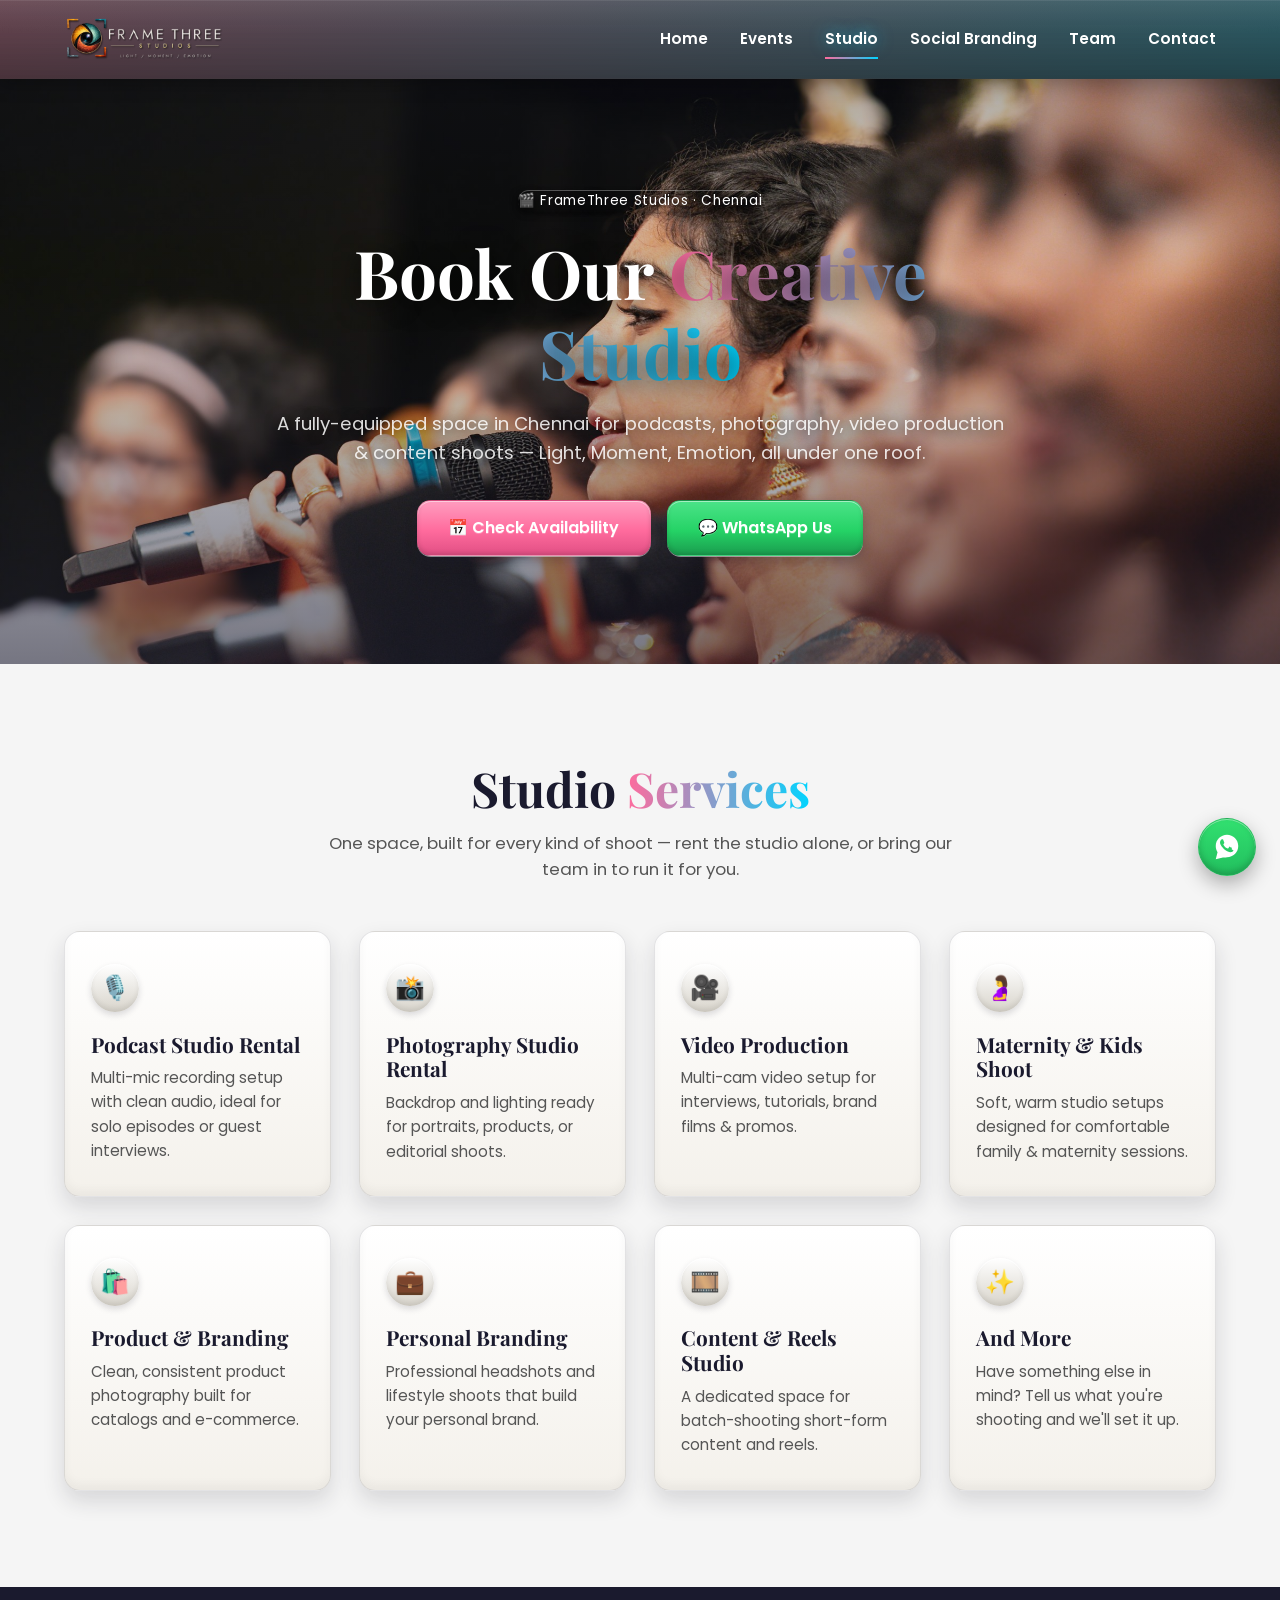
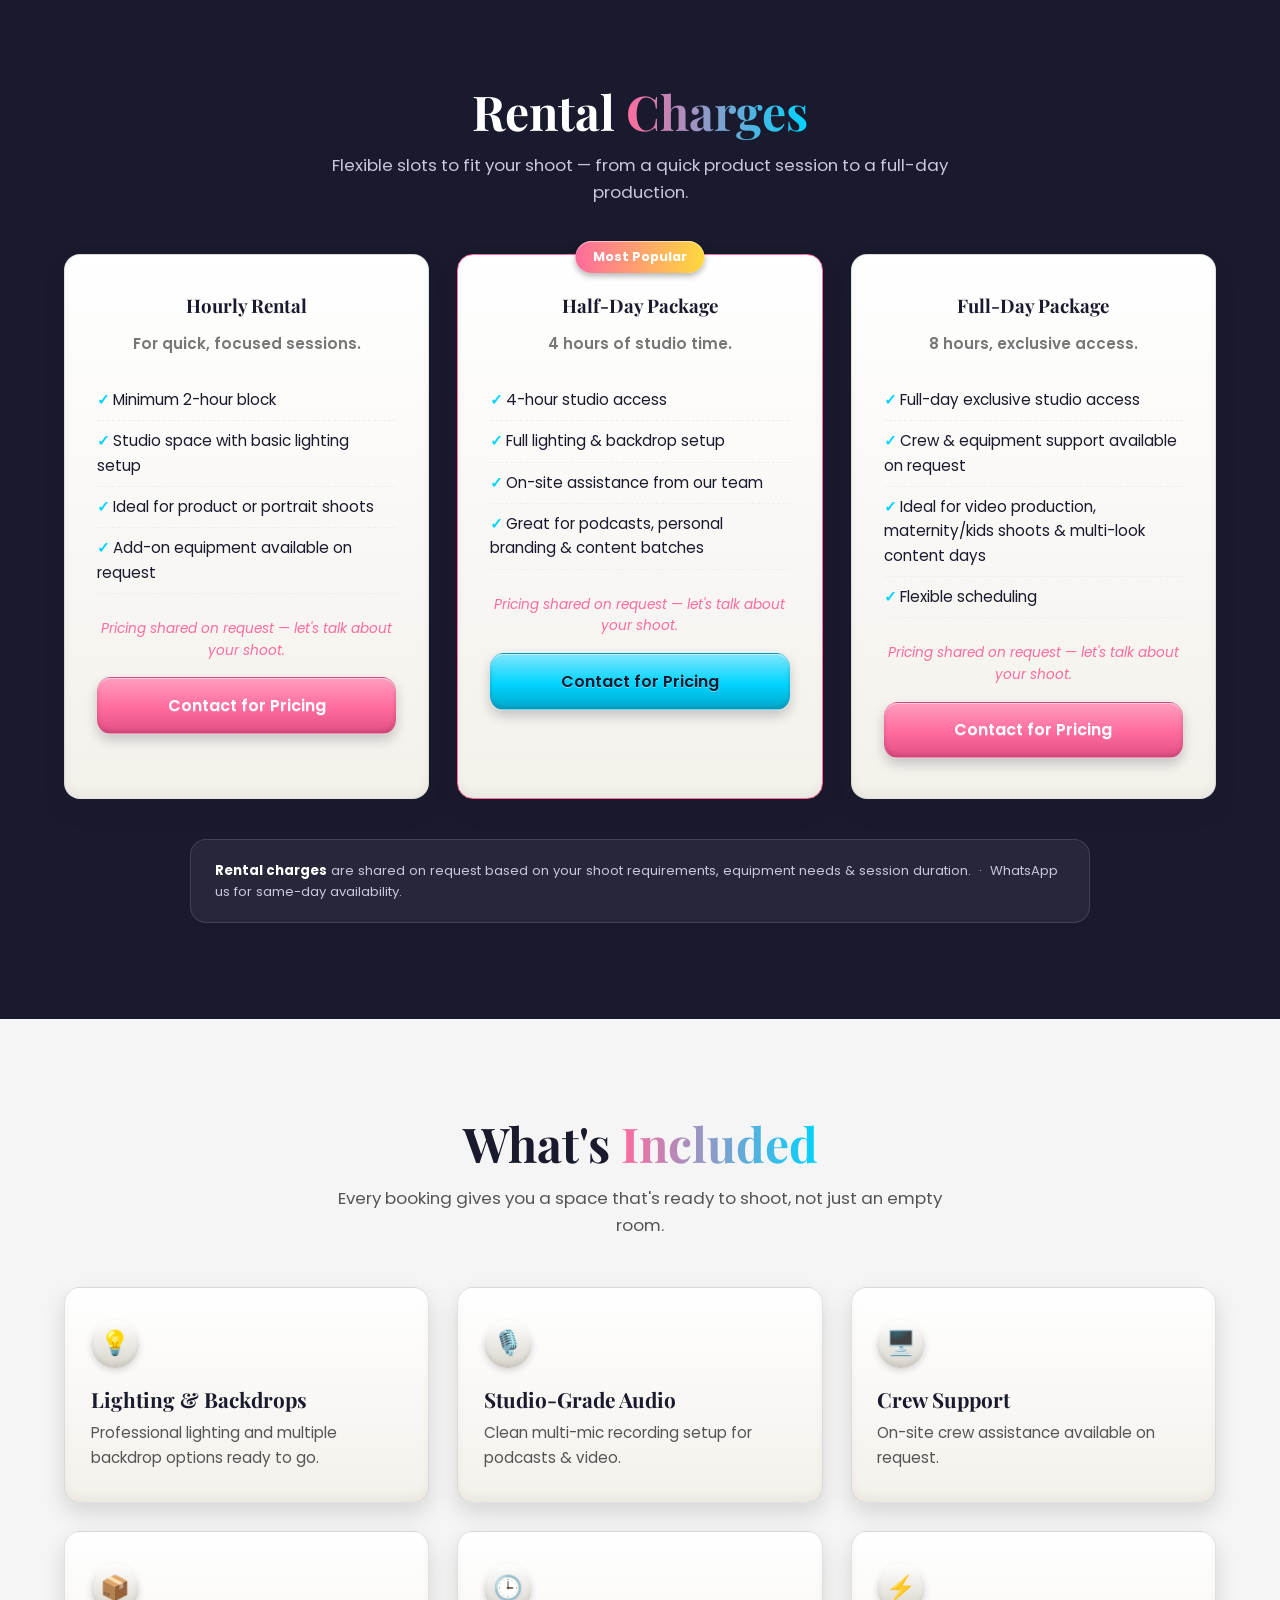
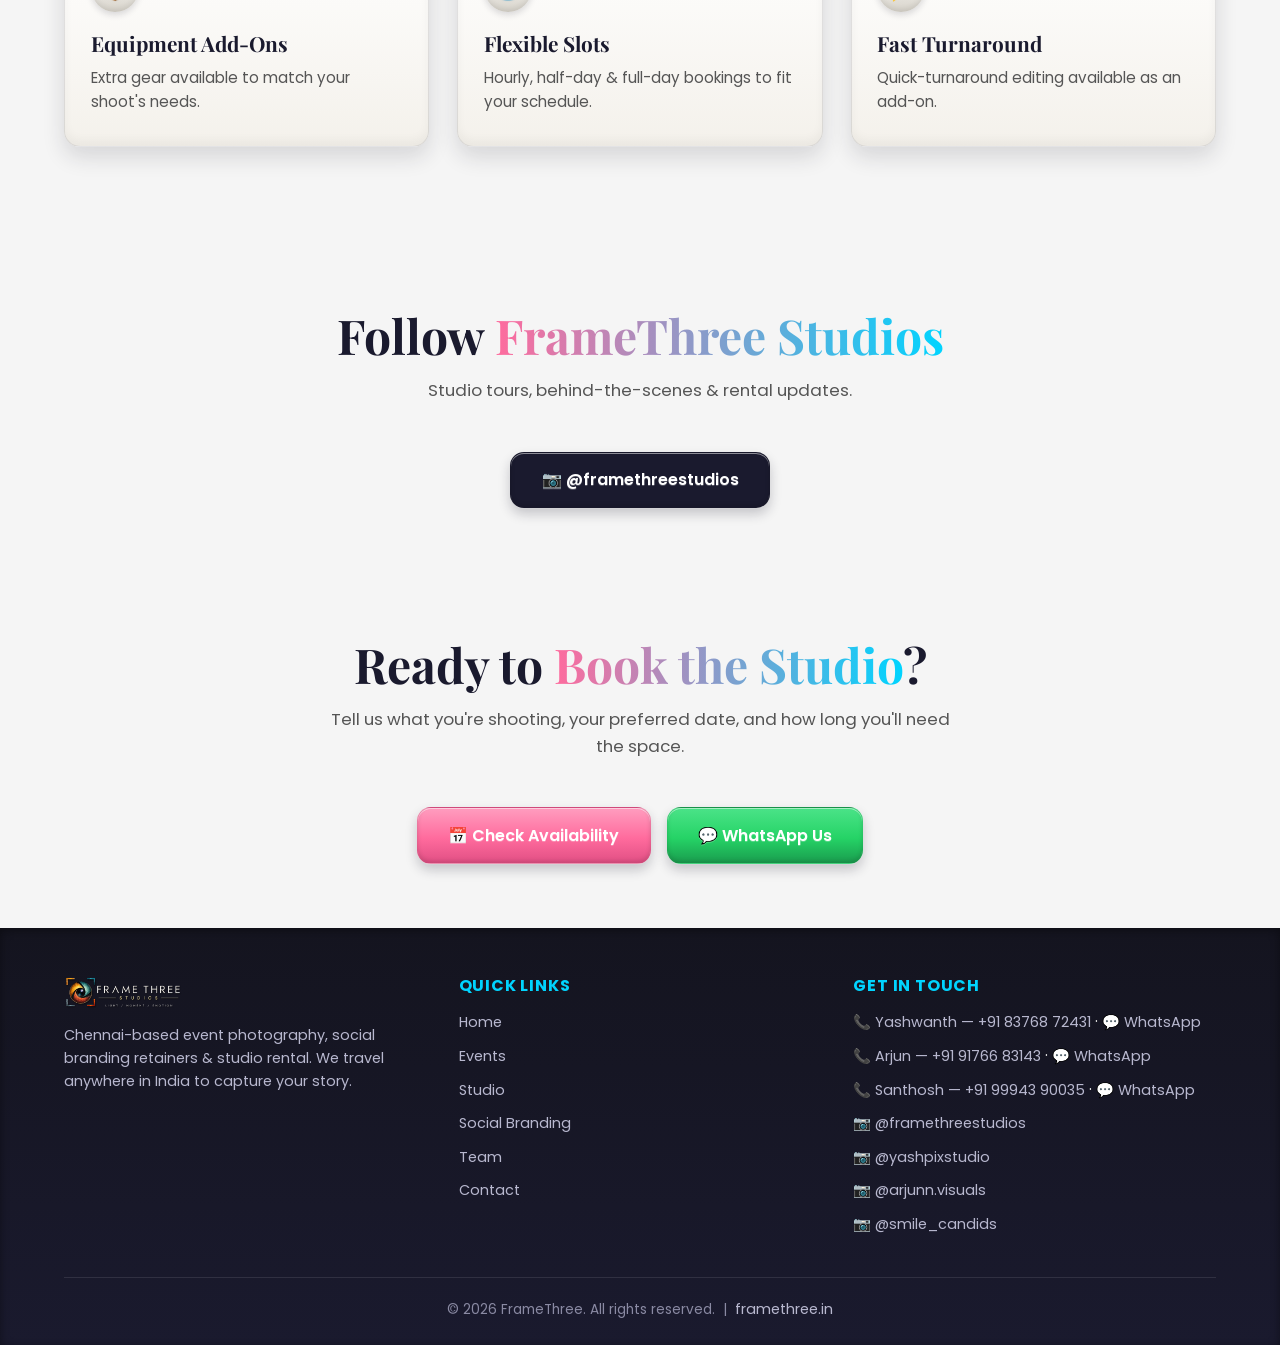
==== studio/index.html @ 93e36eaa "Update site logo and add Studio rental page - Replace CSS-drawn diamond logo with the new FrameThree" ====
<!DOCTYPE html>
<html lang="en">
<head>
<meta charset="UTF-8">
<meta name="viewport" content="width=device-width, initial-scale=1.0">
<title>Studio Rental in Chennai | FrameThree Studios</title>
<meta name="description" content="Rent FrameThree Studios in Chennai for podcast recording, photography, video production, maternity & kids shoots, product and personal branding, and content & reels. Contact us for rental charges.">
<link rel="canonical" href="https://framethree.in/studio/">
<link rel="icon" type="image/png" href="/assets/favicon.png">
<meta property="og:type" content="website">
<meta property="og:site_name" content="FrameThree">
<meta property="og:title" content="Studio Rental in Chennai | FrameThree Studios">
<meta property="og:description" content="Rent FrameThree Studios in Chennai for podcast recording, photography, video production, maternity & kids shoots, product and personal branding, and content & reels.">
<meta property="og:url" content="https://framethree.in/studio/">
<meta property="og:image" content="https://framethree.in/assets/frame-three-studios-logo.png">
<meta name="twitter:card" content="summary_large_image">
<meta name="twitter:title" content="Studio Rental in Chennai | FrameThree Studios">
<meta name="twitter:description" content="Rent FrameThree Studios in Chennai for podcast recording, photography, video production, maternity & kids shoots, product and personal branding, and content & reels.">
<meta name="twitter:image" content="https://framethree.in/assets/frame-three-studios-logo.png">
<link rel="preconnect" href="https://fonts.googleapis.com">
<link rel="preconnect" href="https://fonts.gstatic.com" crossorigin>
<link rel="preload" as="style" href="https://fonts.googleapis.com/css2?family=Playfair+Display:wght@600;700;800&family=Poppins:wght@300;400;500;600;700&family=Sacramento&display=swap">
<link href="https://fonts.googleapis.com/css2?family=Playfair+Display:wght@600;700;800&family=Poppins:wght@300;400;500;600;700&family=Sacramento&display=swap" rel="stylesheet" media="print" onload="this.media='all'">
<noscript><link href="https://fonts.googleapis.com/css2?family=Playfair+Display:wght@600;700;800&family=Poppins:wght@300;400;500;600;700&family=Sacramento&display=swap" rel="stylesheet"></noscript>
<link rel="stylesheet" href="../css/style.css">
<script type="application/ld+json">
{
  "@context": "https://schema.org",
  "@type": "LocalBusiness",
  "name": "FrameThree Studios",
  "image": "https://framethree.in/assets/frame-three-studios-logo.png",
  "url": "https://framethree.in/studio/",
  "telephone": "+91-8376872431",
  "priceRange": "₹₹",
  "address": {
    "@type": "PostalAddress",
    "addressLocality": "Chennai",
    "addressRegion": "Tamil Nadu",
    "addressCountry": "IN"
  },
  "areaServed": "Chennai",
  "sameAs": [
    "https://instagram.com/framethreestudios",
    "https://instagram.com/yashpixstudio",
    "https://instagram.com/arjunn.visuals",
    "https://instagram.com/smile_candids"
  ],
  "makesOffer": [
    { "@type": "Offer", "itemOffered": { "@type": "Service", "name": "Podcast Studio Rental" } },
    { "@type": "Offer", "itemOffered": { "@type": "Service", "name": "Photography Studio Rental" } },
    { "@type": "Offer", "itemOffered": { "@type": "Service", "name": "Video Production" } },
    { "@type": "Offer", "itemOffered": { "@type": "Service", "name": "Maternity & Kids Shoot" } },
    { "@type": "Offer", "itemOffered": { "@type": "Service", "name": "Product & Branding Shoot" } },
    { "@type": "Offer", "itemOffered": { "@type": "Service", "name": "Personal Branding Shoot" } },
    { "@type": "Offer", "itemOffered": { "@type": "Service", "name": "Content & Reels Studio" } }
  ]
}
</script>
</head>
<body>

<header class="navbar">
  <div class="container">
    <a href="../index.html" class="logo"><img src="../assets/frame-three-studios-logo.png" alt="FrameThree Studios" class="logo-img"></a>
    <nav class="nav-links" id="navLinks">
      <a href="../index.html">Home</a>
      <a href="../events.html">Events</a>
      <a href="./" class="active">Studio</a>
      <a href="../social-branding.html">Social Branding</a>
      <a href="../team.html">Team</a>
      <a href="../contact.html">Contact</a>
    </nav>
    <button class="nav-toggle" id="navToggle" aria-label="Toggle menu"><span></span><span></span><span></span></button>
  </div>
</header>

<section class="hero hero-photo" style="min-height:65vh; --hero-photo-url:url('/photos/cr4.jpg');">
  <div class="hero-content">
    <span class="hero-eyebrow">🎬 FrameThree Studios · Chennai</span>
    <h1 class="hero-title">Book Our <span class="gradient-text">Creative Studio</span></h1>
    <p class="hero-sub">A fully-equipped space in Chennai for podcasts, photography, video production & content shoots — Light, Moment, Emotion, all under one roof.</p>
    <div class="cta-row">
      <a href="../contact.html" class="btn btn-primary">📅 Check Availability</a>
      <a href="https://wa.me/918376872431?text=Hi%20FrameThree%20Studios!%20I%27d%20like%20to%20know%20the%20studio%20rental%20charges." target="_blank" rel="noopener" class="btn btn-whatsapp">💬 WhatsApp Us</a>
    </div>
  </div>
</section>

<section class="section">
  <div class="container">
    <h2 class="section-title">Studio <span class="gradient-text">Services</span></h2>
    <p class="section-subtitle">One space, built for every kind of shoot — rent the studio alone, or bring our team in to run it for you.</p>
    <div class="grid grid-4">
      <div class="card fade-in">
        <div class="card-icon">🎙️</div>
        <h3>Podcast Studio Rental</h3>
        <p>Multi-mic recording setup with clean audio, ideal for solo episodes or guest interviews.</p>
      </div>
      <div class="card fade-in">
        <div class="card-icon">📸</div>
        <h3>Photography Studio Rental</h3>
        <p>Backdrop and lighting ready for portraits, products, or editorial shoots.</p>
      </div>
      <div class="card fade-in">
        <div class="card-icon">🎥</div>
        <h3>Video Production</h3>
        <p>Multi-cam video setup for interviews, tutorials, brand films & promos.</p>
      </div>
      <div class="card fade-in">
        <div class="card-icon">🤰</div>
        <h3>Maternity & Kids Shoot</h3>
        <p>Soft, warm studio setups designed for comfortable family & maternity sessions.</p>
      </div>
      <div class="card fade-in">
        <div class="card-icon">🛍️</div>
        <h3>Product & Branding</h3>
        <p>Clean, consistent product photography built for catalogs and e-commerce.</p>
      </div>
      <div class="card fade-in">
        <div class="card-icon">💼</div>
        <h3>Personal Branding</h3>
        <p>Professional headshots and lifestyle shoots that build your personal brand.</p>
      </div>
      <div class="card fade-in">
        <div class="card-icon">🎞️</div>
        <h3>Content & Reels Studio</h3>
        <p>A dedicated space for batch-shooting short-form content and reels.</p>
      </div>
      <div class="card fade-in">
        <div class="card-icon">✨</div>
        <h3>And More</h3>
        <p>Have something else in mind? Tell us what you're shooting and we'll set it up.</p>
      </div>
    </div>
  </div>
</section>

<section class="section section-dark">
  <div class="container">
    <h2 class="section-title">Rental <span class="gradient-text">Charges</span></h2>
    <p class="section-subtitle">Flexible slots to fit your shoot — from a quick product session to a full-day production.</p>
    <div class="grid grid-3">
      <div class="pricing-card fade-in">
        <h3>Hourly Rental</h3>
        <p class="pricing-tagline">For quick, focused sessions.</p>
        <ul class="pricing-features">
          <li>Minimum 2-hour block</li>
          <li>Studio space with basic lighting setup</li>
          <li>Ideal for product or portrait shoots</li>
          <li>Add-on equipment available on request</li>
        </ul>
        <p class="pricing-contact-note">Pricing shared on request — let's talk about your shoot.</p>
        <a href="../contact.html" class="btn btn-primary" style="width:100%; justify-content:center;">Contact for Pricing</a>
      </div>
      <div class="pricing-card popular fade-in">
        <span class="badge-popular">Most Popular</span>
        <h3>Half-Day Package</h3>
        <p class="pricing-tagline">4 hours of studio time.</p>
        <ul class="pricing-features">
          <li>4-hour studio access</li>
          <li>Full lighting & backdrop setup</li>
          <li>On-site assistance from our team</li>
          <li>Great for podcasts, personal branding & content batches</li>
        </ul>
        <p class="pricing-contact-note">Pricing shared on request — let's talk about your shoot.</p>
        <a href="../contact.html" class="btn btn-secondary" style="width:100%; justify-content:center;">Contact for Pricing</a>
      </div>
      <div class="pricing-card fade-in">
        <h3>Full-Day Package</h3>
        <p class="pricing-tagline">8 hours, exclusive access.</p>
        <ul class="pricing-features">
          <li>Full-day exclusive studio access</li>
          <li>Crew & equipment support available on request</li>
          <li>Ideal for video production, maternity/kids shoots & multi-look content days</li>
          <li>Flexible scheduling</li>
        </ul>
        <p class="pricing-contact-note">Pricing shared on request — let's talk about your shoot.</p>
        <a href="../contact.html" class="btn btn-primary" style="width:100%; justify-content:center;">Contact for Pricing</a>
      </div>
    </div>
    <p class="pricing-footnote">
      <strong>Rental charges</strong> are shared on request based on your shoot requirements, equipment needs & session duration. &nbsp;·&nbsp;
      WhatsApp us for same-day availability.
    </p>
  </div>
</section>

<section class="section">
  <div class="container">
    <h2 class="section-title">What's <span class="gradient-text">Included</span></h2>
    <p class="section-subtitle">Every booking gives you a space that's ready to shoot, not just an empty room.</p>
    <div class="grid grid-6">
      <div class="card fade-in"><div class="card-icon">💡</div><h3>Lighting & Backdrops</h3><p>Professional lighting and multiple backdrop options ready to go.</p></div>
      <div class="card fade-in"><div class="card-icon">🎙️</div><h3>Studio-Grade Audio</h3><p>Clean multi-mic recording setup for podcasts & video.</p></div>
      <div class="card fade-in"><div class="card-icon">🖥️</div><h3>Crew Support</h3><p>On-site crew assistance available on request.</p></div>
      <div class="card fade-in"><div class="card-icon">📦</div><h3>Equipment Add-Ons</h3><p>Extra gear available to match your shoot's needs.</p></div>
      <div class="card fade-in"><div class="card-icon">🕒</div><h3>Flexible Slots</h3><p>Hourly, half-day & full-day bookings to fit your schedule.</p></div>
      <div class="card fade-in"><div class="card-icon">⚡</div><h3>Fast Turnaround</h3><p>Quick-turnaround editing available as an add-on.</p></div>
    </div>
  </div>
</section>

<section class="section-tight">
  <div class="container" style="text-align:center;">
    <h2 class="section-title">Follow <span class="gradient-text">FrameThree Studios</span></h2>
    <p class="section-subtitle">Studio tours, behind-the-scenes & rental updates.</p>
    <div class="cta-row">
      <a href="https://instagram.com/framethreestudios" target="_blank" rel="noopener" class="btn btn-outline" style="background:var(--dark); color:#fff;">📷 @framethreestudios</a>
    </div>
  </div>
</section>

<section class="section-tight">
  <div class="container" style="text-align:center;">
    <h2 class="section-title">Ready to <span class="gradient-text">Book the Studio</span>?</h2>
    <p class="section-subtitle">Tell us what you're shooting, your preferred date, and how long you'll need the space.</p>
    <div class="cta-row">
      <a href="../contact.html" class="btn btn-primary">📅 Check Availability</a>
      <a href="https://wa.me/918376872431?text=Hi%20FrameThree%20Studios!%20I%27d%20like%20to%20know%20the%20studio%20rental%20charges." target="_blank" rel="noopener" class="btn btn-whatsapp">💬 WhatsApp Us</a>
    </div>
  </div>
</section>

<footer class="footer">
  <div class="container">
    <div class="footer-grid">
      <div>
        <div class="footer-logo"><img src="../assets/frame-three-studios-logo.png" alt="FrameThree Studios" class="logo-img logo-img-sm"></div>
        <p>Chennai-based event photography, social branding retainers & studio rental. We travel anywhere in India to capture your story.</p>
      </div>
      <div>
        <h4>Quick Links</h4>
        <ul>
          <li><a href="../index.html">Home</a></li>
          <li><a href="../events.html">Events</a></li>
          <li><a href="./">Studio</a></li>
          <li><a href="../social-branding.html">Social Branding</a></li>
          <li><a href="../team.html">Team</a></li>
          <li><a href="../contact.html">Contact</a></li>
        </ul>
      </div>
      <div>
        <h4>Get In Touch</h4>
        <ul>
          <li><a href="tel:+918376872431">📞 Yashwanth — +91 83768 72431</a> · <a href="https://wa.me/918376872431" target="_blank" rel="noopener">💬 WhatsApp</a></li>
          <li><a href="tel:+919176683143">📞 Arjun — +91 91766 83143</a> · <a href="https://wa.me/919176683143" target="_blank" rel="noopener">💬 WhatsApp</a></li>
          <li><a href="tel:+919994390035">📞 Santhosh — +91 99943 90035</a> · <a href="https://wa.me/919994390035" target="_blank" rel="noopener">💬 WhatsApp</a></li>
          <li><a href="https://instagram.com/framethreestudios" target="_blank" rel="noopener">📷 @framethreestudios</a></li>
          <li><a href="https://instagram.com/yashpixstudio" target="_blank" rel="noopener">📷 @yashpixstudio</a></li>
          <li><a href="https://instagram.com/arjunn.visuals" target="_blank" rel="noopener">📷 @arjunn.visuals</a></li>
          <li><a href="https://instagram.com/smile_candids" target="_blank" rel="noopener">📷 @smile_candids</a></li>
        </ul>
      </div>
    </div>
    <div class="footer-bottom">
      &copy; 2026 FrameThree. All rights reserved. &nbsp;|&nbsp; <a href="https://framethree.in/" target="_blank" rel="noopener">framethree.in</a>
    </div>
  </div>
</footer>

<a href="https://wa.me/918376872431?text=Hi%20FrameThree%20Studios!%20I%27d%20like%20to%20know%20the%20studio%20rental%20charges." target="_blank" rel="noopener" class="whatsapp-fab" aria-label="Chat with us on WhatsApp">
  <svg viewBox="0 0 32 32" xmlns="http://www.w3.org/2000/svg"><path d="M16.004 3C9.377 3 4 8.373 4 15c0 2.386.703 4.606 1.912 6.47L4 29l7.72-1.876A11.94 11.94 0 0 0 16.004 27C22.63 27 28 21.627 28 15S22.63 3 16.004 3Zm6.982 16.646c-.298.836-1.476 1.554-2.435 1.76-.647.14-1.494.25-4.34-.933-3.64-1.508-5.99-5.19-6.174-5.432-.177-.243-1.478-1.967-1.478-3.753 0-1.786.94-2.664 1.273-3.03.298-.325.65-.406.867-.406.217 0 .434.002.624.012.2.01.469-.076.734.56.298.717.947 2.503 1.03 2.685.083.182.14.396.028.64-.11.242-.166.395-.325.607-.16.213-.34.475-.485.638-.16.182-.328.379-.14.702.19.323.842 1.39 1.807 2.253 1.242 1.11 2.288 1.454 2.61 1.618.323.166.51.14.7-.083.19-.223.808-.943.984-1.5.176-.556.352-.463.596-.278.243.185 1.545.727 1.81.86.264.13.44.196.503.305.063.11.063.638-.235 1.475Z"/></svg>
</a>

<script src="../js/shared.js" defer></script>
</body>
</html>
---- css/style.css ----
/* ==========================================================================
   FrameThree — Shared Stylesheet
   ========================================================================== */

:root {
  --primary: #FF6B9D;
  --secondary: #00D4FF;
  --accent: #FFD93D;
  --dark: #1A1A2E;
  --light: #F5F5F5;

  --font-head: 'Playfair Display', Georgia, serif;
  --font-body: 'Poppins', 'Segoe UI', sans-serif;

  --section-pad: 2rem;
  --radius: 16px;
  --shadow: 0 10px 30px rgba(26, 26, 46, 0.15);
  --shadow-hover: 0 20px 45px rgba(255, 107, 157, 0.35);
}

* { margin: 0; padding: 0; box-sizing: border-box; }

html { scroll-behavior: smooth; }

body {
  font-family: var(--font-body);
  background: var(--light);
  color: var(--dark);
  line-height: 1.6;
  overflow-x: hidden;
}

h1, h2, h3, h4 {
  font-family: var(--font-head);
  font-weight: 700;
  line-height: 1.2;
}

a { text-decoration: none; color: inherit; }
ul { list-style: none; }
img { max-width: 100%; display: block; }

.container {
  width: 100%;
  max-width: 1200px;
  margin: 0 auto;
  padding: 0 1.5rem;
}

.section {
  padding: calc(var(--section-pad) * 3) 0;
}

.section-tight { padding: calc(var(--section-pad) * 2) 0; }

.section-title {
  text-align: center;
  font-size: clamp(2rem, 4vw, 3rem);
  margin-bottom: 0.75rem;
}

.section-subtitle {
  text-align: center;
  max-width: 640px;
  margin: 0 auto 3rem;
  color: #555;
  font-size: 1.05rem;
}

.gradient-text {
  background: linear-gradient(90deg, var(--primary), var(--secondary));
  -webkit-background-clip: text;
  background-clip: text;
  color: transparent;
}

/* ---------- Buttons ---------- */
.btn {
  display: inline-flex;
  align-items: center;
  gap: 0.5rem;
  padding: 0.9rem 1.9rem;
  border-radius: 50px;
  font-weight: 600;
  font-size: 1rem;
  border: none;
  cursor: pointer;
  transition: transform 0.25s ease, box-shadow 0.25s ease;
}

.btn-primary {
  background: linear-gradient(90deg, var(--primary), #ff8fb8);
  color: #fff;
  box-shadow: 0 8px 20px rgba(255, 107, 157, 0.4);
}

.btn-secondary {
  background: linear-gradient(90deg, var(--secondary), #5be0ff);
  color: var(--dark);
  box-shadow: 0 8px 20px rgba(0, 212, 255, 0.35);
}

.btn-outline {
  background: transparent;
  color: #fff;
  border: 2px solid #fff;
}

.btn-whatsapp {
  background: linear-gradient(90deg, #25d366, #1fb955);
  color: #fff;
  box-shadow: 0 8px 20px rgba(37, 211, 102, 0.4);
}

.btn:hover { transform: translateY(-4px); box-shadow: var(--shadow-hover); }

.cta-row {
  display: flex;
  flex-wrap: wrap;
  gap: 1rem;
  justify-content: center;
}

/* ---------- Navigation ---------- */
.navbar {
  position: sticky;
  top: 0;
  z-index: 1000;
  background:
    linear-gradient(120deg, rgba(255, 107, 157, 0.22), rgba(0, 212, 255, 0.22)),
    rgba(0, 0, 0, 0.72);
  backdrop-filter: blur(20px) saturate(160%);
  -webkit-backdrop-filter: blur(20px) saturate(160%);
  border-bottom: 1px solid rgba(255, 255, 255, 0.1);
}

.navbar .container {
  display: flex;
  align-items: center;
  justify-content: space-between;
  padding-top: 1rem;
  padding-bottom: 1rem;
}

.logo {
  display: flex;
  align-items: center;
  gap: 0.65rem;
  color: #fff;
}

.logo-mark {
  display: inline-flex;
  align-items: center;
  justify-content: center;
  flex-shrink: 0;
  width: 36px;
  height: 36px;
  border-radius: 9px;
  background: transparent;
  border: 2px solid var(--primary);
  transform: rotate(45deg);
  box-shadow: 0 0 14px rgba(0, 212, 255, 0.5);
  transition: transform 0.3s ease, box-shadow 0.3s ease, border-color 0.3s ease;
}

.logo:hover .logo-mark { transform: rotate(45deg) scale(1.08); border-color: var(--secondary); box-shadow: 0 0 18px rgba(255, 107, 157, 0.6); }

.logo-mark span {
  display: inline-block;
  transform: rotate(-45deg);
  font-family: 'Playfair Display', serif;
  font-style: italic;
  font-weight: 800;
  font-size: 0.95rem;
  letter-spacing: -0.02em;
  color: #fff;
  text-shadow: 0 0 10px rgba(255, 255, 255, 0.7);
}

.logo-mark-sm { width: 28px; height: 28px; border-radius: 7px; }
.logo-mark-sm span { font-size: 0.65rem; }

.logo-text {
  font-family: 'Sacramento', cursive;
  font-size: 2rem;
  line-height: 1;
  color: #fff;
}

.logo-img {
  display: block;
  height: 46px;
  width: auto;
}

.logo-img-sm { height: 34px; }

.nav-links {
  display: flex;
  gap: 2rem;
}

.nav-links a {
  color: #fff;
  font-weight: 600;
  font-size: 0.95rem;
  position: relative;
  padding: 0.25rem 0;
  transition: color 0.2s ease, text-shadow 0.2s ease;
}

.nav-links a:hover,
.nav-links a.active {
  text-shadow: 0 0 16px rgba(0, 212, 255, 0.6);
}

.nav-links a::after {
  content: '';
  position: absolute;
  left: 0;
  bottom: -4px;
  width: 0;
  height: 2px;
  background: linear-gradient(90deg, var(--primary), var(--secondary));
  transition: width 0.25s ease;
}

.nav-links a:hover,
.nav-links a.active { color: #fff; }
.nav-links a:hover::after,
.nav-links a.active::after { width: 100%; }

.nav-toggle {
  display: none;
  flex-direction: column;
  gap: 5px;
  background: none;
  border: none;
  cursor: pointer;
  padding: 0.5rem;
}

.nav-toggle span {
  width: 26px;
  height: 3px;
  background: #fff;
  border-radius: 2px;
  transition: transform 0.25s ease, opacity 0.25s ease;
}

/* ---------- Hero ---------- */
.hero {
  position: relative;
  min-height: 78vh;
  display: flex;
  align-items: center;
  justify-content: center;
  text-align: center;
  overflow: hidden;
  background: var(--dark);
  color: #fff;
  isolation: isolate;
}

.hero-bg {
  position: absolute;
  inset: 0;
  z-index: -2;
  background:
    radial-gradient(circle at 20% 20%, rgba(255, 107, 157, 0.55), transparent 45%),
    radial-gradient(circle at 80% 30%, rgba(0, 212, 255, 0.5), transparent 45%),
    radial-gradient(circle at 50% 85%, rgba(255, 217, 61, 0.35), transparent 50%),
    var(--dark);
  background-size: 200% 200%;
  animation: gradientShift 14s ease infinite;
}

@keyframes gradientShift {
  0% { background-position: 0% 50%; }
  50% { background-position: 100% 50%; }
  100% { background-position: 0% 50%; }
}

.hero-grid {
  position: absolute;
  inset: 0;
  z-index: -1;
  background-image:
    linear-gradient(rgba(255,255,255,0.05) 1px, transparent 1px),
    linear-gradient(90deg, rgba(255,255,255,0.05) 1px, transparent 1px);
  background-size: 48px 48px;
  mask-image: radial-gradient(circle at center, black 40%, transparent 85%);
}

/* ---------- Hero photo slideshow (home page) ---------- */
.hero-home { min-height: 94vh; }

.hero-slideshow {
  position: absolute;
  inset: 0;
  z-index: -3;
  overflow: hidden;
}

.hero-slide {
  position: absolute;
  inset: 0;
  background-size: cover;
  background-position: center;
  opacity: 0;
  animation: heroSlide 25s infinite;
}

.hero-slide:nth-child(1) { background-image: url('../photos/cr1.jpg'); animation-delay: 0s; }
.hero-slide:nth-child(2) { background-image: url('../photos/cr2.jpg'); animation-delay: 5s; }
.hero-slide:nth-child(3) { background-image: url('../photos/cr3.jpg'); animation-delay: 10s; }
.hero-slide:nth-child(4) { background-image: url('../photos/cr4.jpg'); animation-delay: 15s; }
.hero-slide:nth-child(5) { background-image: url('../photos/wedding1.jpg'); background-position: center 20%; animation-delay: 20s; }

/* Smaller, heavily compressed images for mobile viewports — cuts hero
   payload from ~2.5MB to ~350KB combined, which is where LCP is lost. */
@media (max-width: 768px) {
  .hero-slide:nth-child(1) { background-image: url('../photos/cr1-mobile.jpg'); }
  .hero-slide:nth-child(2) { background-image: url('../photos/cr2-mobile.jpg'); }
  .hero-slide:nth-child(3) { background-image: url('../photos/cr3-mobile.jpg'); }
  .hero-slide:nth-child(4) { background-image: url('../photos/cr4-mobile.jpg'); }
  .hero-slide:nth-child(5) { background-image: url('../photos/wedding1-mobile.jpg'); }
}

@keyframes heroSlide {
  0% { opacity: 0; transform: scale(1.12); }
  4% { opacity: 1; transform: scale(1.06); }
  18% { opacity: 1; transform: scale(1); }
  20% { opacity: 0; transform: scale(0.98); }
  100% { opacity: 0; }
}

.hero-overlay {
  position: absolute;
  inset: 0;
  z-index: -2;
  background: linear-gradient(180deg, rgba(26,26,46,0.32) 0%, rgba(26,26,46,0.1) 35%, rgba(26,26,46,0.5) 100%);
}

/* ---------- Single-photo hero (Events, etc.) ---------- */
.hero-photo {
  position: relative;
  overflow: hidden;
  isolation: isolate;
}

.hero-photo::before {
  content: '';
  position: absolute;
  inset: 0;
  z-index: -3;
  background-image: var(--hero-photo-url);
  background-size: cover;
  background-position: var(--hero-photo-position, center);
}

.hero-photo::after {
  content: '';
  position: absolute;
  inset: 0;
  z-index: -2;
  background: linear-gradient(180deg, rgba(26,26,46,0.35) 0%, rgba(26,26,46,0.15) 35%, rgba(26,26,46,0.6) 100%);
}

.hero-photo .hero-eyebrow {
  background: transparent;
  border: none;
  padding: 0;
  text-shadow: 0 2px 10px rgba(0, 0, 0, 0.8);
}

.hero-photo .hero-title { text-shadow: 0 4px 24px rgba(0, 0, 0, 0.7); }

.hero-photo .hero-sub {
  color: rgba(255, 255, 255, 0.85);
  text-shadow: 0 2px 14px rgba(0, 0, 0, 0.75);
}

/* A hero photo that already carries its own baked-in title/copy —
   show it full-bleed without stacking a second title on top. */
.hero-photo-banner::after { background: rgba(26, 26, 46, 0.12); }

@media (max-width: 768px) {
  .hero-photo-banner { background: var(--dark); }
  .hero-photo-banner::before { background-size: contain; background-repeat: no-repeat; background-position: center; }
}

.sr-only {
  position: absolute;
  width: 1px;
  height: 1px;
  padding: 0;
  margin: -1px;
  overflow: hidden;
  clip: rect(0, 0, 0, 0);
  white-space: nowrap;
  border: 0;
}

/* ---------- Minimal hero content (home) ---------- */
.hero-home .hero-content { max-width: 640px; }

.hero-home .hero-eyebrow {
  background: transparent;
  border: none;
  padding: 0;
  font-size: 0.8rem;
  text-shadow: 0 2px 10px rgba(0, 0, 0, 0.8);
}

.hero-home .hero-title {
  font-size: clamp(2.1rem, 5vw, 3.4rem);
  text-shadow: 0 4px 24px rgba(0, 0, 0, 0.7);
}

.hero-home .hero-sub {
  font-size: 1rem;
  color: rgba(255, 255, 255, 0.85);
  text-shadow: 0 2px 14px rgba(0, 0, 0, 0.75);
}

.hero-home .btn-primary,
.hero-home .btn-secondary {
  background: rgba(255, 255, 255, 0.1);
  backdrop-filter: blur(10px);
  -webkit-backdrop-filter: blur(10px);
  color: #fff;
  border: 1px solid rgba(255, 255, 255, 0.45);
  box-shadow: none;
  padding: 0.7rem 1.5rem;
  font-size: 0.9rem;
}

.hero-home .btn-primary:hover,
.hero-home .btn-secondary:hover {
  background: rgba(255, 255, 255, 0.22);
  box-shadow: none;
}

.hero-dots {
  position: absolute;
  bottom: 1.75rem;
  left: 50%;
  transform: translateX(-50%);
  z-index: 1;
  display: flex;
  gap: 0.5rem;
}

.hero-dots span {
  width: 26px;
  height: 3px;
  border-radius: 2px;
  background: rgba(255,255,255,0.3);
  overflow: hidden;
  position: relative;
}

.hero-dots span::after {
  content: '';
  position: absolute;
  inset: 0;
  background: linear-gradient(90deg, var(--primary), var(--secondary));
  transform: scaleX(0);
  transform-origin: left;
  animation: dotFill 25s infinite;
}

.hero-dots span:nth-child(1)::after { animation-delay: 0s; }
.hero-dots span:nth-child(2)::after { animation-delay: 5s; }
.hero-dots span:nth-child(3)::after { animation-delay: 10s; }
.hero-dots span:nth-child(4)::after { animation-delay: 15s; }
.hero-dots span:nth-child(5)::after { animation-delay: 20s; }

@keyframes dotFill {
  0% { transform: scaleX(0); }
  4%, 20% { transform: scaleX(1); }
  20.001%, 100% { transform: scaleX(0); }
}

.scroll-cue {
  position: absolute;
  bottom: 1.75rem;
  right: 2rem;
  z-index: 1;
  display: flex;
  flex-direction: column;
  align-items: center;
  gap: 0.4rem;
  color: rgba(255,255,255,0.75);
  font-size: 0.75rem;
  letter-spacing: 0.08em;
  text-transform: uppercase;
}

.scroll-cue span {
  width: 1px;
  height: 28px;
  background: linear-gradient(180deg, rgba(255,255,255,0.9), transparent);
  animation: scrollCue 1.8s ease-in-out infinite;
}

@keyframes scrollCue {
  0%, 100% { transform: translateY(0); opacity: 0.4; }
  50% { transform: translateY(8px); opacity: 1; }
}

@media (max-width: 768px) {
  .scroll-cue { display: none; }
}

.blob {
  position: absolute;
  border-radius: 50%;
  filter: blur(10px);
  opacity: 0.5;
  z-index: -1;
  animation: drift 18s ease-in-out infinite;
}

.blob-1 { width: 260px; height: 260px; background: var(--primary); top: 10%; left: 8%; }
.blob-2 { width: 320px; height: 320px; background: var(--secondary); bottom: 5%; right: 6%; animation-duration: 22s; }
.blob-3 { width: 180px; height: 180px; background: var(--accent); top: 55%; left: 45%; animation-duration: 16s; }

@keyframes drift {
  0%, 100% { transform: translate(0, 0) scale(1); }
  50% { transform: translate(30px, -30px) scale(1.1); }
}

.hero-content { max-width: 780px; padding: 2rem 1.5rem; }

.hero-eyebrow {
  display: inline-block;
  padding: 0.4rem 1rem;
  border-radius: 50px;
  background: rgba(255, 255, 255, 0.1);
  border: 1px solid rgba(255, 255, 255, 0.25);
  font-size: 0.85rem;
  letter-spacing: 0.05em;
  margin-bottom: 1.25rem;
}

.hero-title {
  font-size: clamp(2.4rem, 6vw, 4.2rem);
  margin-bottom: 1rem;
}

.hero-sub {
  font-size: 1.15rem;
  color: #d8d8ea;
  margin-bottom: 2rem;
}

/* ---------- Cards (services / pricing / team) ---------- */
.grid {
  display: grid;
  gap: 1.75rem;
}

.grid-4 { grid-template-columns: repeat(4, 1fr); }
.grid-3 { grid-template-columns: repeat(3, 1fr); }
.grid-2 { grid-template-columns: repeat(2, 1fr); }
.grid-6 { grid-template-columns: repeat(3, 1fr); }

.card {
  background: #fff;
  border-radius: var(--radius);
  padding: 2rem 1.6rem;
  box-shadow: var(--shadow);
  transition: transform 0.3s ease, box-shadow 0.3s ease;
  position: relative;
  overflow: hidden;
}

.card::before {
  content: '';
  position: absolute;
  top: 0; left: 0; right: 0;
  height: 4px;
  background: linear-gradient(90deg, var(--primary), var(--secondary), var(--accent));
  transform: scaleX(0);
  transform-origin: left;
  transition: transform 0.3s ease;
}

.card:hover { transform: translateY(-10px); box-shadow: var(--shadow-hover); }
.card:hover::before { transform: scaleX(1); }

.card-icon { font-size: 2.4rem; margin-bottom: 1rem; }
.card h3 { font-size: 1.3rem; margin-bottom: 0.6rem; color: var(--dark); }
.card p { color: #555; font-size: 0.95rem; }

.card-link {
  display: inline-block;
  margin-top: 1rem;
  font-weight: 600;
  color: var(--primary);
}

/* ---------- Benefits ---------- */
.benefit {
  display: flex;
  gap: 1rem;
  align-items: flex-start;
  background: #fff;
  border-radius: var(--radius);
  padding: 1.4rem;
  box-shadow: var(--shadow);
  transition: transform 0.25s ease;
}
.benefit:hover { transform: translateY(-6px); }
.benefit .icon { font-size: 1.8rem; }
.benefit h4 { font-size: 1.05rem; margin-bottom: 0.3rem; color: var(--dark); }
.benefit p { font-size: 0.9rem; color: #555; }

/* ---------- Photo-backed section (Why FrameThree) ---------- */
.section-photo {
  position: relative;
  overflow: hidden;
  isolation: isolate;
  color: #fff;
}

.section-photo::before {
  content: '';
  position: absolute;
  inset: 0;
  z-index: -2;
  background-image: url('../photos/cr5.jpg');
  background-size: cover;
  background-position: center 15%;
}

.section-photo::after {
  content: '';
  position: absolute;
  inset: 0;
  z-index: -1;
  background: rgba(20, 20, 24, 0.68);
}

.section-photo .section-subtitle { color: #e6e6ee; text-shadow: 0 2px 10px rgba(0,0,0,0.5); }

.benefit-plain {
  background: rgba(255, 255, 255, 0.05);
  border: none;
  box-shadow: none;
  border-radius: var(--radius);
  padding: 1.4rem 1.2rem;
}

.benefit-plain:hover { transform: translateY(-4px); }
.benefit-plain h4 { color: #fff; text-shadow: 0 2px 10px rgba(0,0,0,0.6); }
.benefit-plain p { color: rgba(255, 255, 255, 0.85); text-shadow: 0 2px 8px rgba(0,0,0,0.6); }
.benefit-plain .icon { filter: drop-shadow(0 2px 6px rgba(0, 0, 0, 0.5)); }

.benefit-glass h4 { color: #fff; }
.benefit-glass p { color: rgba(255, 255, 255, 0.8); }
.benefit-glass .icon { filter: drop-shadow(0 2px 6px rgba(0, 0, 0, 0.45)); }

/* ---------- Gallery ---------- */
.gallery-item {
  display: block;
  position: relative;
  border-radius: var(--radius);
  overflow: hidden;
  aspect-ratio: 4 / 5;
  box-shadow: var(--shadow);
  background: linear-gradient(135deg, var(--primary), var(--secondary));
  transition: box-shadow 0.3s ease;
}

.gallery-item:hover { box-shadow: 0 16px 40px rgba(0, 0, 0, 0.35); }

.gallery-item img {
  width: 100%;
  height: 100%;
  object-fit: cover;
  transition: transform 0.4s ease;
}

.gallery-item:hover img { transform: scale(1.08); }

.gallery-caption {
  position: absolute;
  bottom: 0; left: 0; right: 0;
  padding: 1rem;
  background: linear-gradient(to top, rgba(0,0,0,0.75), transparent);
  color: #fff;
  font-weight: 600;
  font-size: 0.95rem;
}

/* ---------- Pricing ---------- */
.pricing-card {
  background: #fff;
  color: var(--dark);
  border-radius: var(--radius);
  padding: 2.5rem 2rem;
  box-shadow: var(--shadow);
  text-align: center;
  position: relative;
  border: 2px solid transparent;
  transition: transform 0.3s ease, border-color 0.3s ease;
}

.pricing-card h3 { color: var(--dark); }

.pricing-card.popular {
  border-color: var(--primary);
  transform: scale(1.03);
}

.pricing-card:hover { transform: translateY(-8px); }
.pricing-card.popular:hover { transform: scale(1.03) translateY(-8px); }

.badge-popular {
  position: absolute;
  top: -14px;
  left: 50%;
  transform: translateX(-50%);
  background: linear-gradient(90deg, var(--primary), var(--accent));
  color: #fff;
  padding: 0.35rem 1.1rem;
  border-radius: 50px;
  font-size: 0.8rem;
  font-weight: 700;
}

.price {
  font-family: var(--font-head);
  font-size: 2.6rem;
  margin: 1rem 0 0.25rem;
  color: var(--dark);
}
.price span { font-size: 1rem; font-weight: 400; color: #777; }

.pricing-tagline {
  margin: 0.9rem 0 0.5rem;
  font-size: 0.95rem;
  font-weight: 600;
  color: #777;
}

.pricing-contact-note {
  margin: 1.4rem 0 1rem;
  font-size: 0.85rem;
  font-style: italic;
  color: var(--primary);
  text-align: center;
}

.pricing-footnote {
  margin-top: 2.5rem;
  padding: 1.25rem 1.5rem;
  border-radius: var(--radius);
  background: rgba(255, 255, 255, 0.06);
  border: 1px solid rgba(255, 255, 255, 0.12);
  color: #c7c7dd;
  font-size: 0.82rem;
  line-height: 1.6;
  text-align: left;
  max-width: 900px;
  margin-left: auto;
  margin-right: auto;
}
.pricing-footnote strong { color: #fff; }

.pricing-features { text-align: left; margin: 1.5rem 0; }
.pricing-features li {
  padding: 0.5rem 0;
  border-bottom: 1px dashed #eee;
  font-size: 0.95rem;
  color: var(--dark);
}
.pricing-features li::before { content: '✓  '; color: var(--secondary); font-weight: 700; }

/* ---------- Team ---------- */
.team-card {
  background: #fff;
  border-radius: var(--radius);
  padding: 2.5rem 1.8rem;
  text-align: center;
  box-shadow: var(--shadow);
  transition: transform 0.3s ease;
}
.team-card:hover { transform: translateY(-10px); }

.avatar {
  width: 110px;
  height: 110px;
  margin: 0 auto 1.2rem;
  border-radius: 50%;
  display: flex;
  align-items: center;
  justify-content: center;
  font-size: 3rem;
  background: linear-gradient(135deg, var(--primary), var(--secondary));
  box-shadow: 0 10px 25px rgba(0,0,0,0.15);
}

.team-card h3 { font-size: 1.4rem; margin-bottom: 0.2rem; }
.team-title { color: var(--primary); font-weight: 600; margin-bottom: 0.8rem; }
.team-bio { color: #555; font-size: 0.92rem; margin-bottom: 1.2rem; }
.team-contact { display: flex; flex-direction: column; gap: 0.5rem; align-items: center; }
.team-contact a {
  font-size: 0.9rem;
  font-weight: 600;
  padding: 0.5rem 1rem;
  border-radius: 50px;
  background: var(--light);
  transition: background 0.2s ease, color 0.2s ease;
}
.team-contact a:hover { background: var(--dark); color: #fff; }

/* ---------- Testimonials ---------- */
.testimonial {
  background: #fff;
  border-radius: var(--radius);
  padding: 2.2rem 1.7rem 1.8rem;
  box-shadow: var(--shadow);
  transition: transform 0.3s ease, box-shadow 0.3s ease;
  position: relative;
}
.testimonial:hover { transform: translateY(-8px); }

.testimonial-quote {
  position: relative;
  font-size: 0.95rem;
  line-height: 1.65;
  color: #444;
  margin-bottom: 1.4rem;
}
.testimonial-quote::before {
  content: '\201C';
  position: absolute;
  top: -1.6rem;
  left: -0.2rem;
  font-family: var(--font-head);
  font-size: 3.2rem;
  line-height: 1;
  color: var(--primary);
  opacity: 0.3;
}

.testimonial-author { display: flex; flex-direction: column; }
.testimonial-name { font-weight: 700; color: var(--dark); font-size: 0.95rem; }
.testimonial-role { font-size: 0.8rem; color: var(--primary); font-weight: 600; margin-top: 0.15rem; }

/* ---------- Process / Steps ---------- */
.steps {
  display: grid;
  grid-template-columns: repeat(4, 1fr);
  gap: 1.5rem;
  counter-reset: step;
}
.step {
  background: #fff;
  border-radius: var(--radius);
  padding: 1.75rem 1.4rem;
  box-shadow: var(--shadow);
  position: relative;
}
.step::before {
  counter-increment: step;
  content: counter(step);
  display: inline-flex;
  align-items: center;
  justify-content: center;
  width: 36px; height: 36px;
  border-radius: 50%;
  background: linear-gradient(135deg, var(--primary), var(--secondary));
  color: #fff;
  font-weight: 700;
  margin-bottom: 0.8rem;
}
.step h4 { margin-bottom: 0.4rem; color: var(--dark); }
.step p { font-size: 0.9rem; color: #555; }

/* ---------- Contact ---------- */
.contact-card {
  background: #fff;
  border-radius: var(--radius);
  padding: 2.2rem 1.8rem;
  text-align: center;
  box-shadow: var(--shadow);
}
.contact-card .avatar { width: 90px; height: 90px; font-size: 2.4rem; }
.contact-card h3 { margin-bottom: 0.2rem; }
.contact-card .role { color: var(--primary); font-weight: 600; margin-bottom: 1rem; font-size: 0.9rem; }
.contact-card .cta-row { flex-direction: column; }
.contact-card .btn { width: 100%; justify-content: center; }

.contact-form {
  background: #fff;
  border-radius: var(--radius);
  padding: 2.5rem;
  box-shadow: var(--shadow);
  max-width: 640px;
  margin: 0 auto;
}
.form-group { margin-bottom: 1.3rem; }
.form-group label {
  display: block;
  font-weight: 600;
  margin-bottom: 0.4rem;
  font-size: 0.9rem;
}
.form-group input,
.form-group select,
.form-group textarea {
  width: 100%;
  padding: 0.85rem 1rem;
  border-radius: 10px;
  border: 1.5px solid #e2e2e2;
  font-family: var(--font-body);
  font-size: 0.95rem;
  transition: border-color 0.2s ease;
}
.form-group input:focus,
.form-group select:focus,
.form-group textarea:focus {
  outline: none;
  border-color: var(--primary);
}
.form-group textarea { resize: vertical; min-height: 120px; }

.hp-field { position: absolute; left: -9999px; width: 1px; height: 1px; overflow: hidden; }

.form-status {
  margin-top: 1rem;
  text-align: center;
  font-size: 0.9rem;
  font-weight: 600;
  min-height: 1.2em;
}
.form-status-success { color: #1a9c5c; }
.form-status-error { color: #d94f4f; }

/* ---------- Sections with dark background ---------- */
.section-dark {
  background: var(--dark);
  color: #fff;
}
.section-dark .section-subtitle { color: #c7c7dd; }

/* ---------- Fade-in on scroll ---------- */
.fade-in {
  opacity: 0;
  transform: translateY(28px);
  transition: opacity 0.7s ease, transform 0.7s ease;
}
.fade-in.visible {
  opacity: 1;
  transform: translateY(0);
}

/* ---------- Footer ---------- */
.footer {
  background: var(--dark);
  color: #eaeaea;
  padding: 3rem 0 1.5rem;
}
.footer-grid {
  display: grid;
  grid-template-columns: repeat(3, 1fr);
  gap: 2rem;
  margin-bottom: 2rem;
}
.footer h4 {
  font-family: var(--font-body);
  font-size: 1rem;
  color: var(--secondary);
  margin-bottom: 0.9rem;
  text-transform: uppercase;
  letter-spacing: 0.05em;
}
.footer-logo {
  display: flex;
  align-items: center;
  gap: 0.5rem;
  margin-bottom: 0.9rem;
  color: #fff;
}

.footer-logo .logo-text { font-size: 1.7rem; }
.footer p, .footer a { font-size: 0.9rem; color: #b8b8cf; }
.footer ul li { margin-bottom: 0.5rem; }
.footer a:hover { color: var(--primary); }
.footer-bottom {
  border-top: 1px solid rgba(255,255,255,0.1);
  padding-top: 1.25rem;
  text-align: center;
  font-size: 0.85rem;
  color: #8a8aa3;
}

/* ---------- Pricing note ---------- */
.notice {
  text-align: center;
  max-width: 600px;
  margin: 0 auto;
  padding: 1.5rem 2rem;
  border-radius: var(--radius);
  background: linear-gradient(135deg, rgba(255,107,157,0.12), rgba(0,212,255,0.12));
  border: 1px dashed var(--primary);
}

/* ---------- WhatsApp floating button ---------- */
.whatsapp-fab {
  position: fixed;
  right: 1.5rem;
  bottom: 1.5rem;
  z-index: 999;
  width: 58px;
  height: 58px;
  border-radius: 50%;
  display: flex;
  align-items: center;
  justify-content: center;
  background: linear-gradient(180deg, #32e070, #22bf5e);
  box-shadow:
    0 1px 0 rgba(255, 255, 255, 0.4) inset,
    0 -3px 6px rgba(0, 0, 0, 0.18) inset,
    0 8px 20px rgba(0, 0, 0, 0.3);
  border: 1px solid rgba(0, 0, 0, 0.1);
  transition: transform 0.2s ease, box-shadow 0.2s ease;
}

.whatsapp-fab:hover {
  transform: translateY(-3px);
  box-shadow:
    0 1px 0 rgba(255, 255, 255, 0.45) inset,
    0 -3px 6px rgba(0, 0, 0, 0.18) inset,
    0 12px 26px rgba(0, 0, 0, 0.35);
}

.whatsapp-fab svg { width: 30px; height: 30px; fill: #fff; }

@media (max-width: 768px) {
  .whatsapp-fab { right: 1rem; bottom: 1rem; width: 52px; height: 52px; }
  .whatsapp-fab svg { width: 26px; height: 26px; }
}

/* ---------- Responsive ---------- */
@media (max-width: 992px) {
  .grid-4 { grid-template-columns: repeat(2, 1fr); }
  .grid-6 { grid-template-columns: repeat(2, 1fr); }
  .steps { grid-template-columns: repeat(2, 1fr); }
  .footer-grid { grid-template-columns: repeat(2, 1fr); }
}

@media (max-width: 768px) {
  .nav-links {
    position: absolute;
    top: 100%; left: 0; right: 0;
    flex-direction: column;
    background: rgba(26, 26, 46, 0.97);
    backdrop-filter: blur(14px);
    padding: 1.5rem;
    gap: 1.2rem;
    display: none;
  }
  .nav-links.open { display: flex; }
  .nav-toggle { display: flex; }

  .grid-3, .grid-2, .grid-4, .grid-6 { grid-template-columns: 1fr; }
  .steps { grid-template-columns: 1fr; }
  .footer-grid { grid-template-columns: 1fr; text-align: center; }
  .pricing-card.popular { transform: none; }
  .pricing-card.popular:hover { transform: translateY(-8px); }
}

/* ==========================================================================
   FrameThree — Tactile / Skeuomorphic Accents
   Soft raised and pressed surfaces layered on top of the base styles above
   -- subtle bevels, inset highlights, embossed cards -- applied site-wide.
   ==========================================================================

body {
  background: #ece9e4;
}

/* ---------- Shared tactile tokens ---------- */
body {
  --sk-surface: #f4f1eb;
  --sk-surface-hi: #ffffff;
  --sk-surface-lo: #d8d4cb;
  --sk-edge: rgba(26, 26, 46, 0.12);
}

/* ---------- Buttons: raised, pressable ---------- */
body .btn {
  border-radius: 14px;
  border: 1px solid rgba(0, 0, 0, 0.08);
  box-shadow:
    0 1px 0 rgba(255, 255, 255, 0.5) inset,
    0 -2px 4px rgba(0, 0, 0, 0.12) inset,
    0 6px 12px rgba(26, 26, 46, 0.22),
    0 1px 0 rgba(255, 255, 255, 0.6);
  text-shadow: 0 1px 0 rgba(255, 255, 255, 0.25);
  transition: transform 0.15s ease, box-shadow 0.15s ease;
}

body .btn-primary {
  background: linear-gradient(180deg, #ff9dbf 0%, var(--primary) 55%, #e14f84 100%);
}

body .btn-secondary {
  background: linear-gradient(180deg, #7fe6ff 0%, var(--secondary) 55%, #00a8cc 100%);
  text-shadow: 0 1px 0 rgba(255, 255, 255, 0.4);
}

body .btn-whatsapp {
  background: linear-gradient(180deg, #4be388 0%, #25d366 55%, #1a9c4e 100%);
}

body .btn:hover {
  transform: translateY(-2px);
  box-shadow:
    0 1px 0 rgba(255, 255, 255, 0.55) inset,
    0 -2px 4px rgba(0, 0, 0, 0.12) inset,
    0 10px 18px rgba(26, 26, 46, 0.28),
    0 1px 0 rgba(255, 255, 255, 0.6);
}

body .btn:active {
  transform: translateY(1px);
  box-shadow:
    0 2px 5px rgba(0, 0, 0, 0.25) inset,
    0 1px 2px rgba(0, 0, 0, 0.1);
}

body .hero-home .btn-primary,
body .hero-home .btn-secondary {
  background: linear-gradient(180deg, rgba(255,255,255,0.28), rgba(255,255,255,0.08));
  box-shadow:
    0 1px 0 rgba(255, 255, 255, 0.4) inset,
    0 -2px 6px rgba(0, 0, 0, 0.2) inset,
    0 6px 14px rgba(0, 0, 0, 0.35);
  border: 1px solid rgba(255, 255, 255, 0.4);
}

/* ---------- Nav bar: brushed glossy strip ---------- */
body .navbar {
  background:
    linear-gradient(180deg, rgba(255,255,255,0.08), rgba(0,0,0,0.05) 40%, rgba(0,0,0,0.25)),
    linear-gradient(120deg, rgba(255, 107, 157, 0.22), rgba(0, 212, 255, 0.22)),
    rgba(0, 0, 0, 0.78);
  border-bottom: 1px solid rgba(0, 0, 0, 0.35);
  box-shadow: 0 1px 0 rgba(255, 255, 255, 0.08) inset, 0 6px 16px rgba(0, 0, 0, 0.25);
}

body .logo-mark {
  background: linear-gradient(160deg, rgba(255,255,255,0.15), rgba(0,0,0,0.25));
  border: 2px solid var(--primary);
  box-shadow:
    0 1px 0 rgba(255, 255, 255, 0.35) inset,
    0 -2px 4px rgba(0, 0, 0, 0.35) inset,
    0 3px 8px rgba(0, 0, 0, 0.4);
}

/* ---------- Cards: embossed panels on a paper-ish ground ---------- */
body .card,
body .benefit:not(.benefit-plain),
body .pricing-card,
body .team-card,
body .step,
body .contact-card,
body .contact-form,
body .testimonial {
  background: linear-gradient(180deg, var(--sk-surface-hi), var(--sk-surface));
  border: 1px solid var(--sk-edge);
  box-shadow:
    0 1px 0 rgba(255, 255, 255, 0.8) inset,
    0 -6px 10px rgba(0, 0, 0, 0.04) inset,
    0 10px 22px rgba(26, 26, 46, 0.14);
}

body .card:hover,
body .benefit:hover,
body .pricing-card:hover,
body .team-card:hover,
body .testimonial:hover {
  box-shadow:
    0 1px 0 rgba(255, 255, 255, 0.85) inset,
    0 -6px 10px rgba(0, 0, 0, 0.04) inset,
    0 18px 32px rgba(26, 26, 46, 0.2);
}

body .card-icon,
body .benefit .icon {
  display: inline-flex;
  align-items: center;
  justify-content: center;
  width: 3rem;
  height: 3rem;
  border-radius: 50%;
  background: linear-gradient(180deg, var(--sk-surface-hi), var(--sk-surface-lo));
  box-shadow:
    0 1px 0 rgba(255, 255, 255, 0.9) inset,
    0 -3px 5px rgba(0, 0, 0, 0.08) inset,
    0 3px 6px rgba(26, 26, 46, 0.15);
  font-size: 1.5rem;
}

body .card-icon { margin-bottom: 1.2rem; }

body .avatar {
  box-shadow:
    0 1px 0 rgba(255, 255, 255, 0.5) inset,
    0 -4px 8px rgba(0, 0, 0, 0.25) inset,
    0 8px 18px rgba(0, 0, 0, 0.25);
  border: 3px solid rgba(255, 255, 255, 0.6);
}

body .badge-popular {
  box-shadow:
    0 1px 0 rgba(255, 255, 255, 0.5) inset,
    0 3px 6px rgba(0, 0, 0, 0.3);
}

body .benefit-plain {
  background: linear-gradient(180deg, rgba(255,255,255,0.07), rgba(0,0,0,0.12));
  border: 1px solid rgba(255, 255, 255, 0.08);
  box-shadow:
    0 1px 0 rgba(255, 255, 255, 0.1) inset,
    0 -3px 8px rgba(0, 0, 0, 0.35) inset,
    0 6px 14px rgba(0, 0, 0, 0.3);
}

body .benefit-plain:hover {
  box-shadow:
    0 1px 0 rgba(255, 255, 255, 0.14) inset,
    0 -3px 8px rgba(0, 0, 0, 0.35) inset,
    0 10px 20px rgba(0, 0, 0, 0.38);
}

/* ---------- Form fields: pressed-in wells ---------- */
body .form-group input,
body .form-group select,
body .form-group textarea {
  background: #ece8e0;
  border: 1px solid rgba(0, 0, 0, 0.12);
  box-shadow:
    0 2px 5px rgba(0, 0, 0, 0.1) inset,
    0 1px 0 rgba(255, 255, 255, 0.7);
}

body .form-group input:focus,
body .form-group select:focus,
body .form-group textarea:focus {
  background: #fff;
  box-shadow:
    0 2px 5px rgba(0, 0, 0, 0.08) inset,
    0 0 0 3px rgba(255, 107, 157, 0.2);
}

/* ---------- Gallery items: framed like a print ---------- */
body .gallery-item {
  border: 6px solid var(--sk-surface-hi);
  box-shadow:
    0 1px 0 rgba(255, 255, 255, 0.7) inset,
    0 10px 24px rgba(26, 26, 46, 0.28);
}

/* ---------- Notice / dashed callout ---------- */
body .notice {
  background: linear-gradient(180deg, #fff, #fdf1f5);
  border: 1px solid var(--sk-edge);
  box-shadow:
    0 1px 0 rgba(255, 255, 255, 0.8) inset,
    0 6px 14px rgba(26, 26, 46, 0.1);
}

/* ---------- Section title underline chip ---------- */
body .hero-eyebrow {
  box-shadow:
    0 1px 0 rgba(255, 255, 255, 0.3) inset,
    0 -2px 4px rgba(0, 0, 0, 0.2) inset,
    0 3px 6px rgba(0, 0, 0, 0.3);
}

/* ---------- Footer: darker recessed panel ---------- */
body .footer {
  background: linear-gradient(180deg, #14141f, var(--dark));
  box-shadow: 0 2px 10px rgba(0, 0, 0, 0.4) inset;
}

body .footer-logo .logo-mark {
  box-shadow:
    0 1px 0 rgba(255, 255, 255, 0.3) inset,
    0 -2px 4px rgba(0, 0, 0, 0.3) inset,
    0 2px 5px rgba(0, 0, 0, 0.4);
}
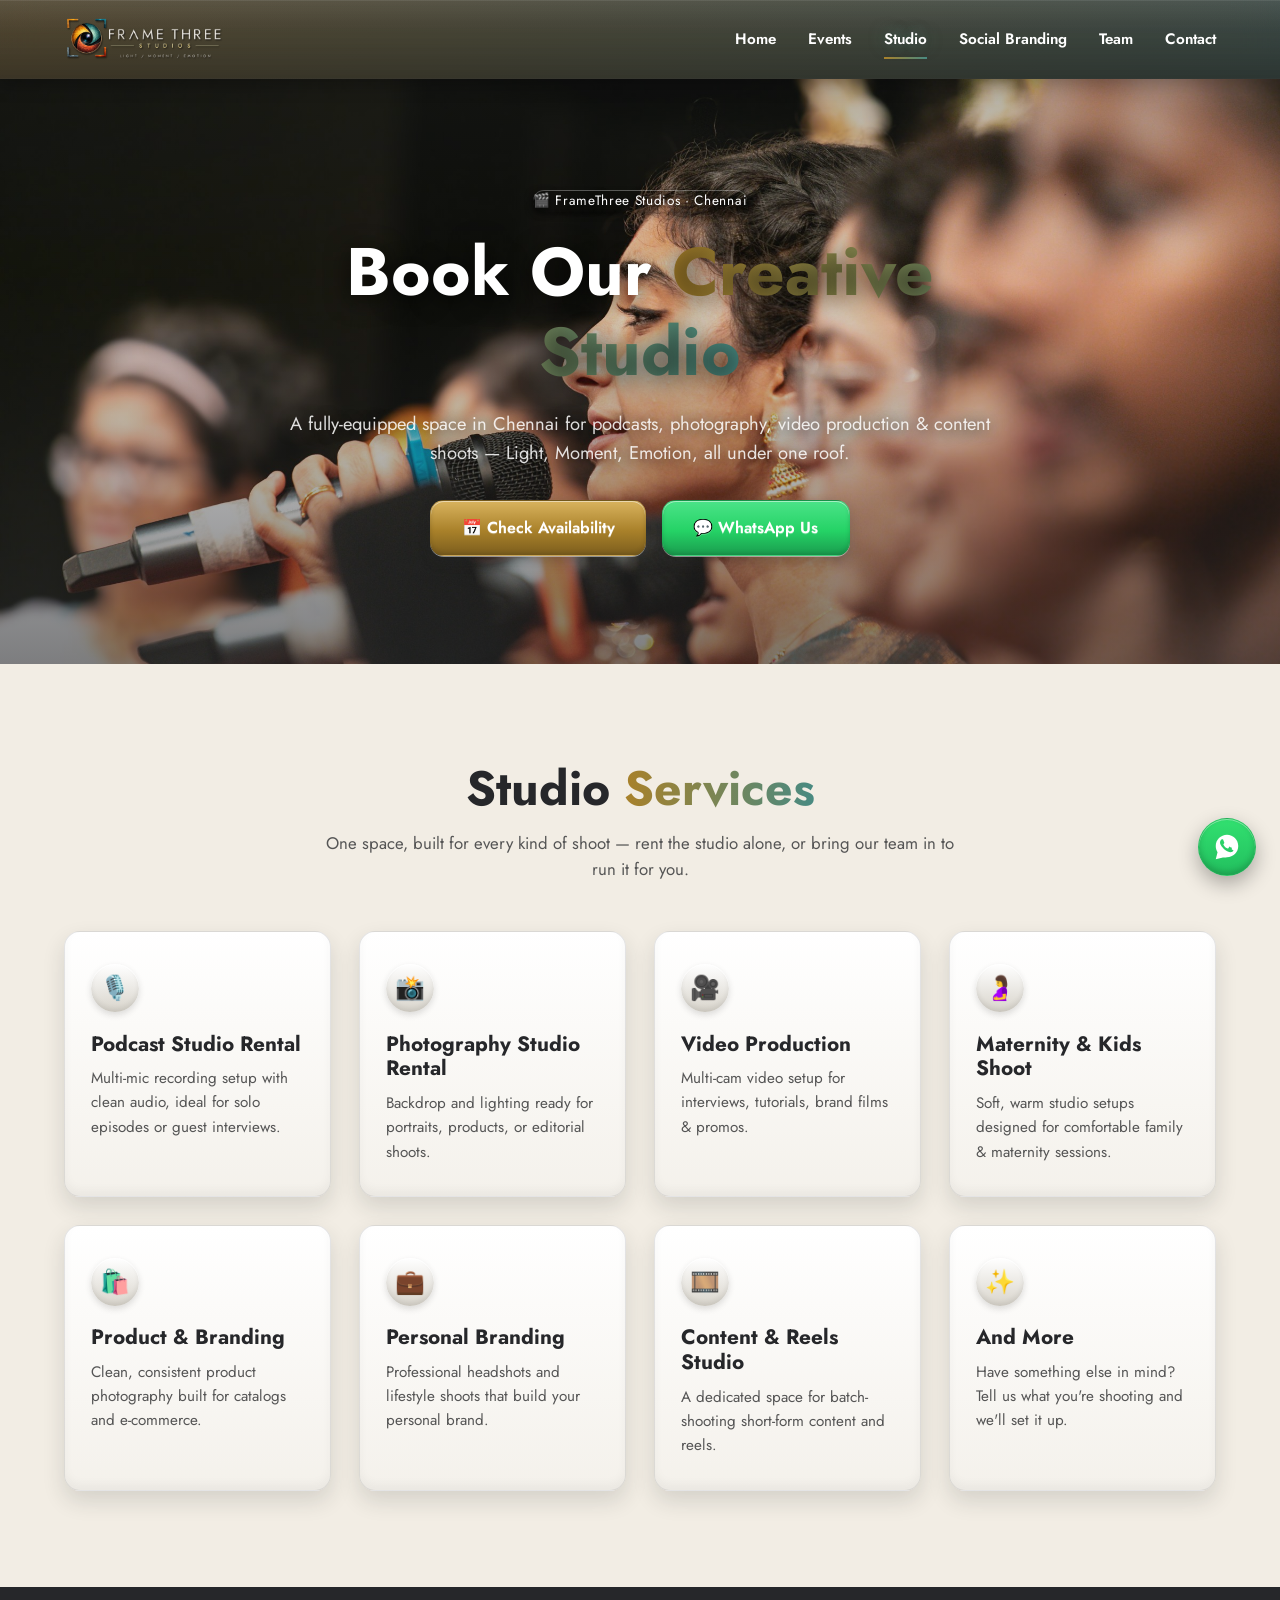
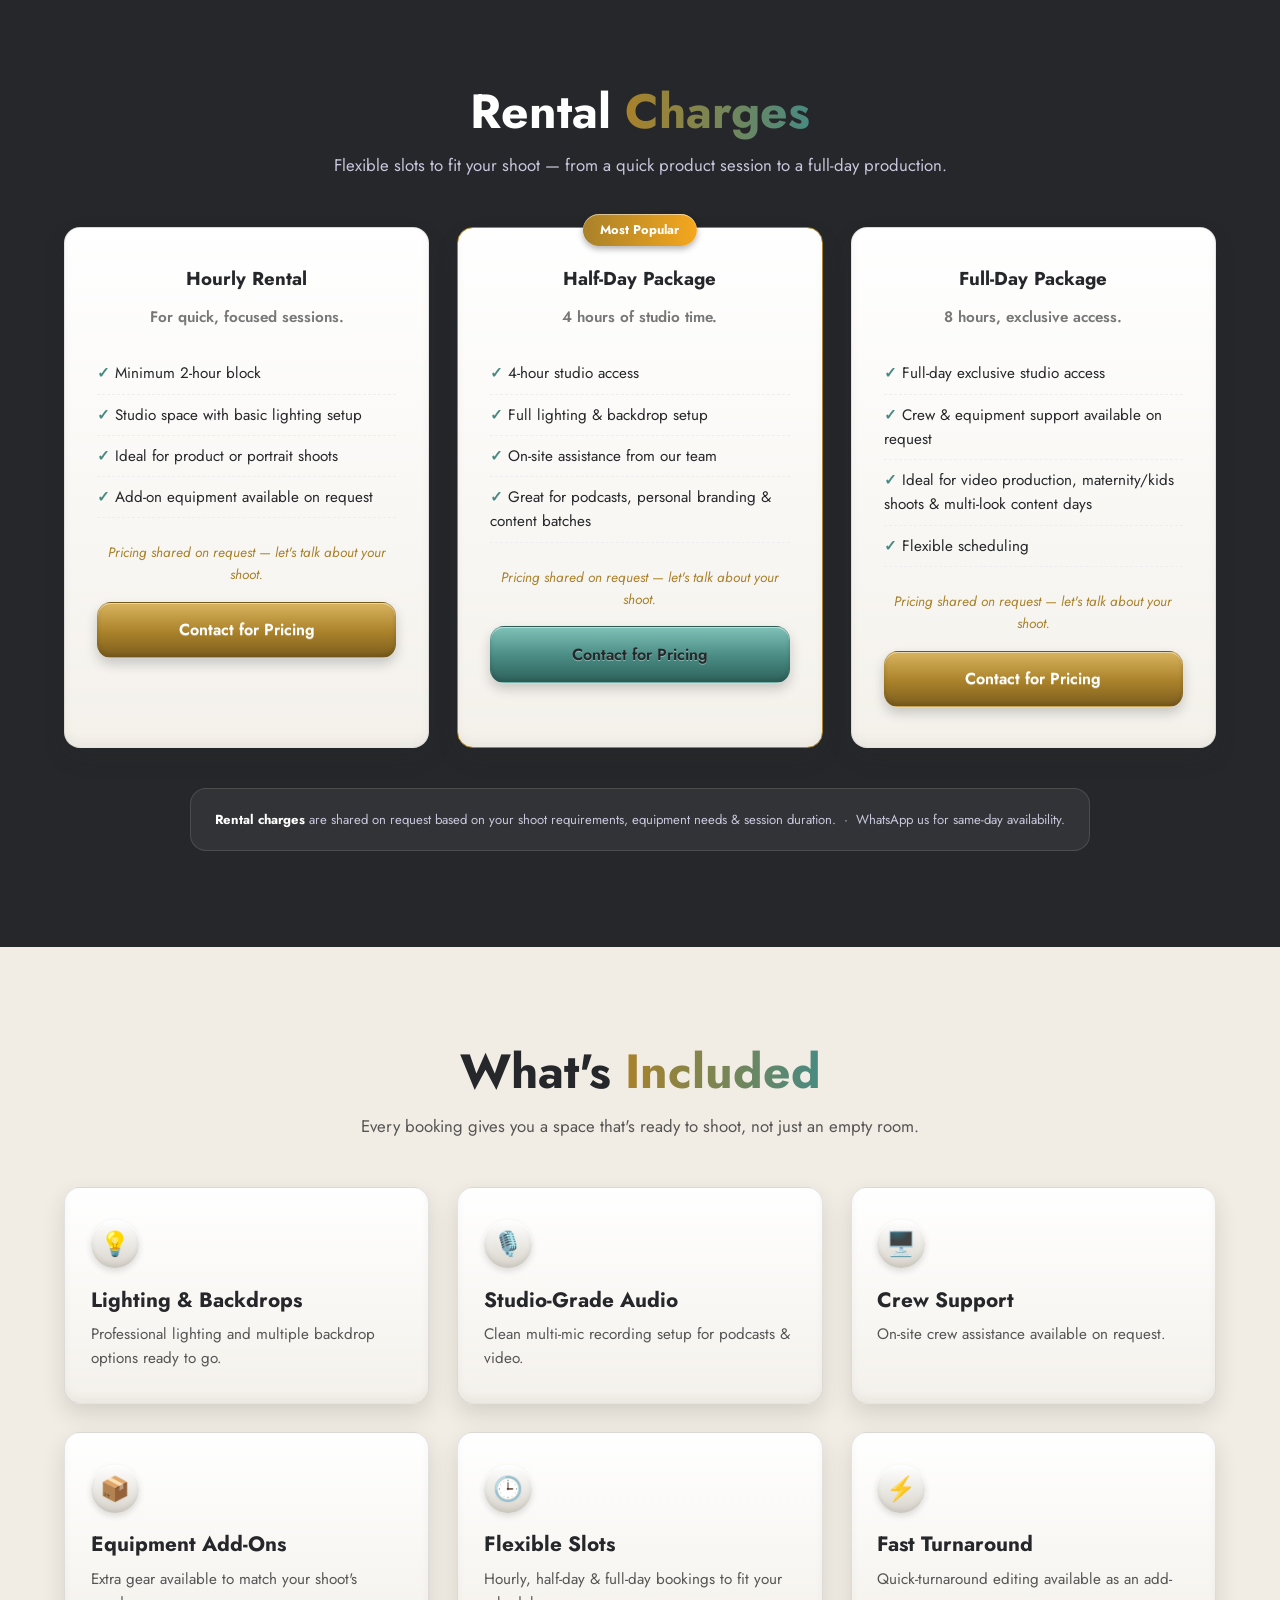
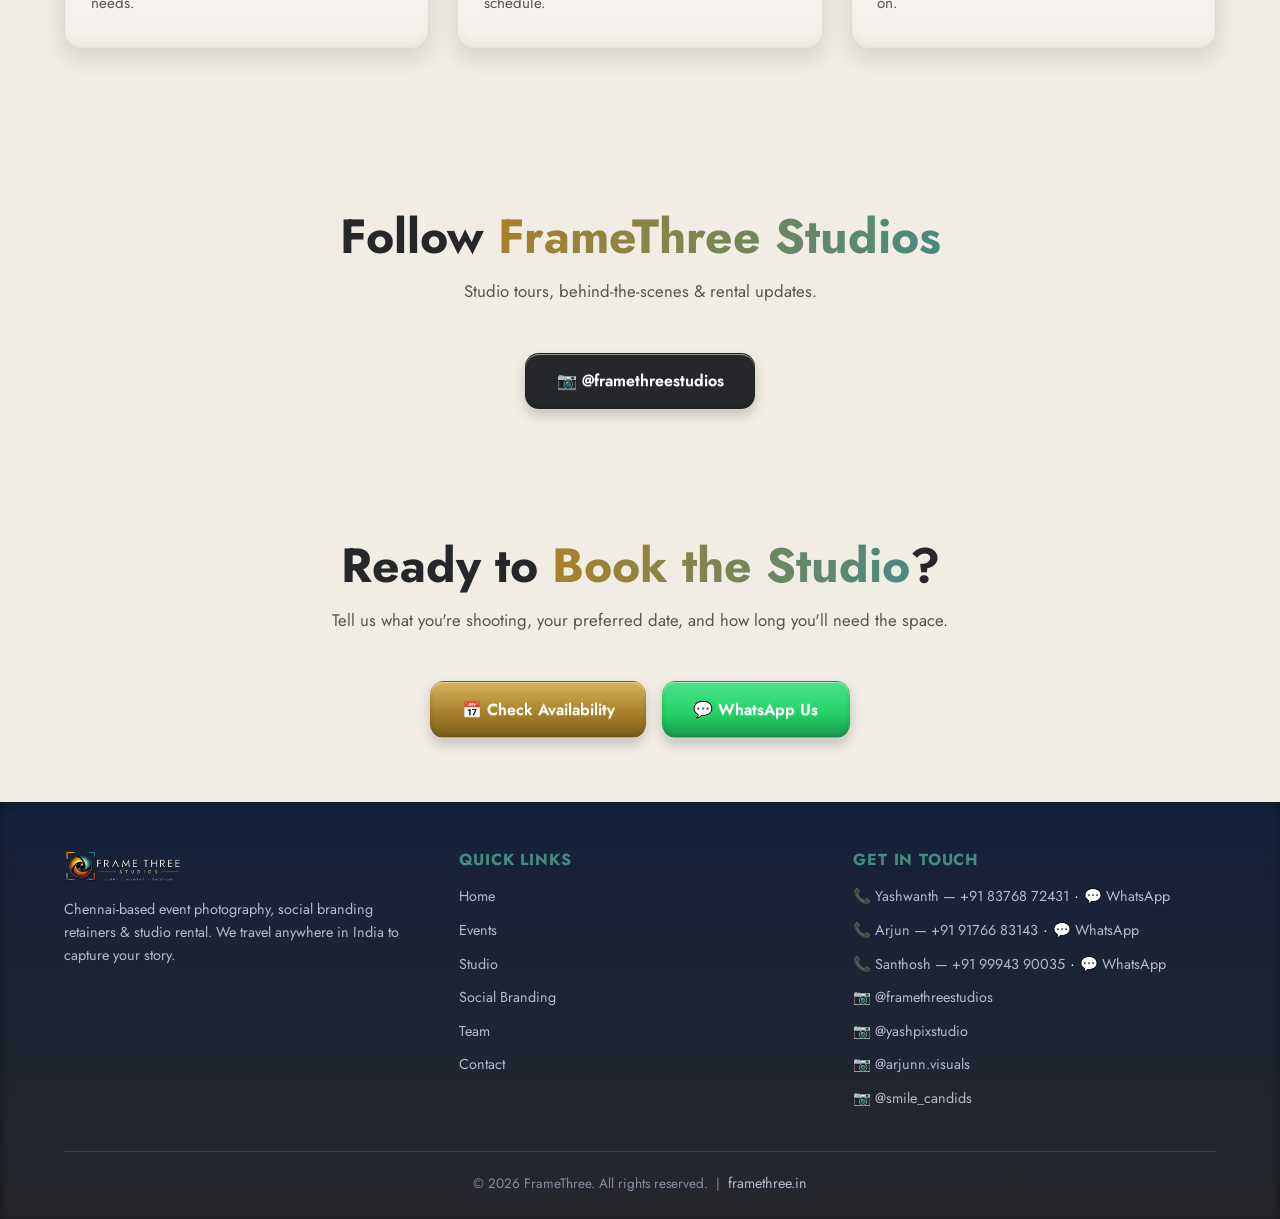
==== commit 71184620: "Re-skin site colors and typography to match official logo guide Replaces the hot-pink/cyan palette w" ====
--- a/studio/index.html
+++ b/studio/index.html
@@ -19,9 +19,9 @@
 <meta name="twitter:image" content="https://framethree.in/assets/frame-three-studios-logo.png">
 <link rel="preconnect" href="https://fonts.googleapis.com">
 <link rel="preconnect" href="https://fonts.gstatic.com" crossorigin>
-<link rel="preload" as="style" href="https://fonts.googleapis.com/css2?family=Playfair+Display:wght@600;700;800&family=Poppins:wght@300;400;500;600;700&family=Sacramento&display=swap">
-<link href="https://fonts.googleapis.com/css2?family=Playfair+Display:wght@600;700;800&family=Poppins:wght@300;400;500;600;700&family=Sacramento&display=swap" rel="stylesheet" media="print" onload="this.media='all'">
-<noscript><link href="https://fonts.googleapis.com/css2?family=Playfair+Display:wght@600;700;800&family=Poppins:wght@300;400;500;600;700&family=Sacramento&display=swap" rel="stylesheet"></noscript>
+<link rel="preload" as="style" href="https://fonts.googleapis.com/css2?family=Jost:wght@300;400;500;600;700;800&display=swap">
+<link href="https://fonts.googleapis.com/css2?family=Jost:wght@300;400;500;600;700;800&display=swap" rel="stylesheet" media="print" onload="this.media='all'">
+<noscript><link href="https://fonts.googleapis.com/css2?family=Jost:wght@300;400;500;600;700;800&display=swap" rel="stylesheet"></noscript>
 <link rel="stylesheet" href="../css/style.css">
 <script type="application/ld+json">
 {
--- a/css/style.css
+++ b/css/style.css
@@ -3,19 +3,19 @@
    ========================================================================== */
 
 :root {
-  --primary: #FF6B9D;
-  --secondary: #00D4FF;
-  --accent: #FFD93D;
-  --dark: #1A1A2E;
-  --light: #F5F5F5;
-
-  --font-head: 'Playfair Display', Georgia, serif;
-  --font-body: 'Poppins', 'Segoe UI', sans-serif;
+  --primary: #A9812A;
+  --secondary: #488A82;
+  --accent: #F5A71D;
+  --dark: #26272A;
+  --light: #F2EDE4;
+
+  --font-head: 'Jost', 'Segoe UI', sans-serif;
+  --font-body: 'Jost', 'Segoe UI', sans-serif;
 
   --section-pad: 2rem;
   --radius: 16px;
-  --shadow: 0 10px 30px rgba(26, 26, 46, 0.15);
-  --shadow-hover: 0 20px 45px rgba(255, 107, 157, 0.35);
+  --shadow: 0 10px 30px rgba(38, 39, 42, 0.15);
+  --shadow-hover: 0 20px 45px rgba(169, 129, 42, 0.35);
 }
 
 * { margin: 0; padding: 0; box-sizing: border-box; }
@@ -89,15 +89,15 @@
 }
 
 .btn-primary {
-  background: linear-gradient(90deg, var(--primary), #ff8fb8);
-  color: #fff;
-  box-shadow: 0 8px 20px rgba(255, 107, 157, 0.4);
+  background: linear-gradient(90deg, var(--primary), #D9B35E);
+  color: #fff;
+  box-shadow: 0 8px 20px rgba(169, 129, 42, 0.4);
 }
 
 .btn-secondary {
-  background: linear-gradient(90deg, var(--secondary), #5be0ff);
+  background: linear-gradient(90deg, var(--secondary), #7FC2B8);
   color: var(--dark);
-  box-shadow: 0 8px 20px rgba(0, 212, 255, 0.35);
+  box-shadow: 0 8px 20px rgba(72, 138, 130, 0.35);
 }
 
 .btn-outline {
@@ -127,7 +127,7 @@
   top: 0;
   z-index: 1000;
   background:
-    linear-gradient(120deg, rgba(255, 107, 157, 0.22), rgba(0, 212, 255, 0.22)),
+    linear-gradient(120deg, rgba(169, 129, 42, 0.22), rgba(72, 138, 130, 0.22)),
     rgba(0, 0, 0, 0.72);
   backdrop-filter: blur(20px) saturate(160%);
   -webkit-backdrop-filter: blur(20px) saturate(160%);
@@ -160,11 +160,11 @@
   background: transparent;
   border: 2px solid var(--primary);
   transform: rotate(45deg);
-  box-shadow: 0 0 14px rgba(0, 212, 255, 0.5);
+  box-shadow: 0 0 14px rgba(72, 138, 130, 0.5);
   transition: transform 0.3s ease, box-shadow 0.3s ease, border-color 0.3s ease;
 }
 
-.logo:hover .logo-mark { transform: rotate(45deg) scale(1.08); border-color: var(--secondary); box-shadow: 0 0 18px rgba(255, 107, 157, 0.6); }
+.logo:hover .logo-mark { transform: rotate(45deg) scale(1.08); border-color: var(--secondary); box-shadow: 0 0 18px rgba(169, 129, 42, 0.6); }
 
 .logo-mark span {
   display: inline-block;
@@ -212,7 +212,7 @@
 
 .nav-links a:hover,
 .nav-links a.active {
-  text-shadow: 0 0 16px rgba(0, 212, 255, 0.6);
+  text-shadow: 0 0 16px rgba(72, 138, 130, 0.6);
 }
 
 .nav-links a::after {
@@ -268,9 +268,9 @@
   inset: 0;
   z-index: -2;
   background:
-    radial-gradient(circle at 20% 20%, rgba(255, 107, 157, 0.55), transparent 45%),
-    radial-gradient(circle at 80% 30%, rgba(0, 212, 255, 0.5), transparent 45%),
-    radial-gradient(circle at 50% 85%, rgba(255, 217, 61, 0.35), transparent 50%),
+    radial-gradient(circle at 20% 20%, rgba(169, 129, 42, 0.55), transparent 45%),
+    radial-gradient(circle at 80% 30%, rgba(72, 138, 130, 0.5), transparent 45%),
+    radial-gradient(circle at 50% 85%, rgba(245, 167, 29, 0.35), transparent 50%),
     var(--dark);
   background-size: 200% 200%;
   animation: gradientShift 14s ease infinite;
@@ -340,7 +340,7 @@
   position: absolute;
   inset: 0;
   z-index: -2;
-  background: linear-gradient(180deg, rgba(26,26,46,0.32) 0%, rgba(26,26,46,0.1) 35%, rgba(26,26,46,0.5) 100%);
+  background: linear-gradient(180deg, rgba(38, 39, 42,0.32) 0%, rgba(38, 39, 42,0.1) 35%, rgba(38, 39, 42,0.5) 100%);
 }
 
 /* ---------- Single-photo hero (Events, etc.) ---------- */
@@ -365,7 +365,7 @@
   position: absolute;
   inset: 0;
   z-index: -2;
-  background: linear-gradient(180deg, rgba(26,26,46,0.35) 0%, rgba(26,26,46,0.15) 35%, rgba(26,26,46,0.6) 100%);
+  background: linear-gradient(180deg, rgba(38, 39, 42,0.35) 0%, rgba(38, 39, 42,0.15) 35%, rgba(38, 39, 42,0.6) 100%);
 }
 
 .hero-photo .hero-eyebrow {
@@ -384,7 +384,7 @@
 
 /* A hero photo that already carries its own baked-in title/copy —
    show it full-bleed without stacking a second title on top. */
-.hero-photo-banner::after { background: rgba(26, 26, 46, 0.12); }
+.hero-photo-banner::after { background: rgba(38, 39, 42, 0.12); }
 
 @media (max-width: 768px) {
   .hero-photo-banner { background: var(--dark); }
@@ -1008,7 +1008,7 @@
   margin: 0 auto;
   padding: 1.5rem 2rem;
   border-radius: var(--radius);
-  background: linear-gradient(135deg, rgba(255,107,157,0.12), rgba(0,212,255,0.12));
+  background: linear-gradient(135deg, rgba(169, 129, 42,0.12), rgba(72, 138, 130,0.12));
   border: 1px dashed var(--primary);
 }
 
@@ -1061,7 +1061,7 @@
     position: absolute;
     top: 100%; left: 0; right: 0;
     flex-direction: column;
-    background: rgba(26, 26, 46, 0.97);
+    background: rgba(38, 39, 42, 0.97);
     backdrop-filter: blur(14px);
     padding: 1.5rem;
     gap: 1.2rem;
@@ -1092,7 +1092,7 @@
   --sk-surface: #f4f1eb;
   --sk-surface-hi: #ffffff;
   --sk-surface-lo: #d8d4cb;
-  --sk-edge: rgba(26, 26, 46, 0.12);
+  --sk-edge: rgba(38, 39, 42, 0.12);
 }
 
 /* ---------- Buttons: raised, pressable ---------- */
@@ -1102,18 +1102,18 @@
   box-shadow:
     0 1px 0 rgba(255, 255, 255, 0.5) inset,
     0 -2px 4px rgba(0, 0, 0, 0.12) inset,
-    0 6px 12px rgba(26, 26, 46, 0.22),
+    0 6px 12px rgba(38, 39, 42, 0.22),
     0 1px 0 rgba(255, 255, 255, 0.6);
   text-shadow: 0 1px 0 rgba(255, 255, 255, 0.25);
   transition: transform 0.15s ease, box-shadow 0.15s ease;
 }
 
 body .btn-primary {
-  background: linear-gradient(180deg, #ff9dbf 0%, var(--primary) 55%, #e14f84 100%);
+  background: linear-gradient(180deg, #D9B35E 0%, var(--primary) 55%, #7C5E1E 100%);
 }
 
 body .btn-secondary {
-  background: linear-gradient(180deg, #7fe6ff 0%, var(--secondary) 55%, #00a8cc 100%);
+  background: linear-gradient(180deg, #7FC2B8 0%, var(--secondary) 55%, #2E615B 100%);
   text-shadow: 0 1px 0 rgba(255, 255, 255, 0.4);
 }
 
@@ -1126,7 +1126,7 @@
   box-shadow:
     0 1px 0 rgba(255, 255, 255, 0.55) inset,
     0 -2px 4px rgba(0, 0, 0, 0.12) inset,
-    0 10px 18px rgba(26, 26, 46, 0.28),
+    0 10px 18px rgba(38, 39, 42, 0.28),
     0 1px 0 rgba(255, 255, 255, 0.6);
 }
 
@@ -1151,7 +1151,7 @@
 body .navbar {
   background:
     linear-gradient(180deg, rgba(255,255,255,0.08), rgba(0,0,0,0.05) 40%, rgba(0,0,0,0.25)),
-    linear-gradient(120deg, rgba(255, 107, 157, 0.22), rgba(0, 212, 255, 0.22)),
+    linear-gradient(120deg, rgba(169, 129, 42, 0.22), rgba(72, 138, 130, 0.22)),
     rgba(0, 0, 0, 0.78);
   border-bottom: 1px solid rgba(0, 0, 0, 0.35);
   box-shadow: 0 1px 0 rgba(255, 255, 255, 0.08) inset, 0 6px 16px rgba(0, 0, 0, 0.25);
@@ -1180,7 +1180,7 @@
   box-shadow:
     0 1px 0 rgba(255, 255, 255, 0.8) inset,
     0 -6px 10px rgba(0, 0, 0, 0.04) inset,
-    0 10px 22px rgba(26, 26, 46, 0.14);
+    0 10px 22px rgba(38, 39, 42, 0.14);
 }
 
 body .card:hover,
@@ -1191,7 +1191,7 @@
   box-shadow:
     0 1px 0 rgba(255, 255, 255, 0.85) inset,
     0 -6px 10px rgba(0, 0, 0, 0.04) inset,
-    0 18px 32px rgba(26, 26, 46, 0.2);
+    0 18px 32px rgba(38, 39, 42, 0.2);
 }
 
 body .card-icon,
@@ -1206,7 +1206,7 @@
   box-shadow:
     0 1px 0 rgba(255, 255, 255, 0.9) inset,
     0 -3px 5px rgba(0, 0, 0, 0.08) inset,
-    0 3px 6px rgba(26, 26, 46, 0.15);
+    0 3px 6px rgba(38, 39, 42, 0.15);
   font-size: 1.5rem;
 }
 
@@ -1259,7 +1259,7 @@
   background: #fff;
   box-shadow:
     0 2px 5px rgba(0, 0, 0, 0.08) inset,
-    0 0 0 3px rgba(255, 107, 157, 0.2);
+    0 0 0 3px rgba(169, 129, 42, 0.2);
 }
 
 /* ---------- Gallery items: framed like a print ---------- */
@@ -1267,16 +1267,16 @@
   border: 6px solid var(--sk-surface-hi);
   box-shadow:
     0 1px 0 rgba(255, 255, 255, 0.7) inset,
-    0 10px 24px rgba(26, 26, 46, 0.28);
+    0 10px 24px rgba(38, 39, 42, 0.28);
 }
 
 /* ---------- Notice / dashed callout ---------- */
 body .notice {
-  background: linear-gradient(180deg, #fff, #fdf1f5);
+  background: linear-gradient(180deg, #fff, #FBF2E0);
   border: 1px solid var(--sk-edge);
   box-shadow:
     0 1px 0 rgba(255, 255, 255, 0.8) inset,
-    0 6px 14px rgba(26, 26, 46, 0.1);
+    0 6px 14px rgba(38, 39, 42, 0.1);
 }
 
 /* ---------- Section title underline chip ---------- */
@@ -1289,7 +1289,7 @@
 
 /* ---------- Footer: darker recessed panel ---------- */
 body .footer {
-  background: linear-gradient(180deg, #14141f, var(--dark));
+  background: linear-gradient(180deg, #14213D, var(--dark));
   box-shadow: 0 2px 10px rgba(0, 0, 0, 0.4) inset;
 }
 
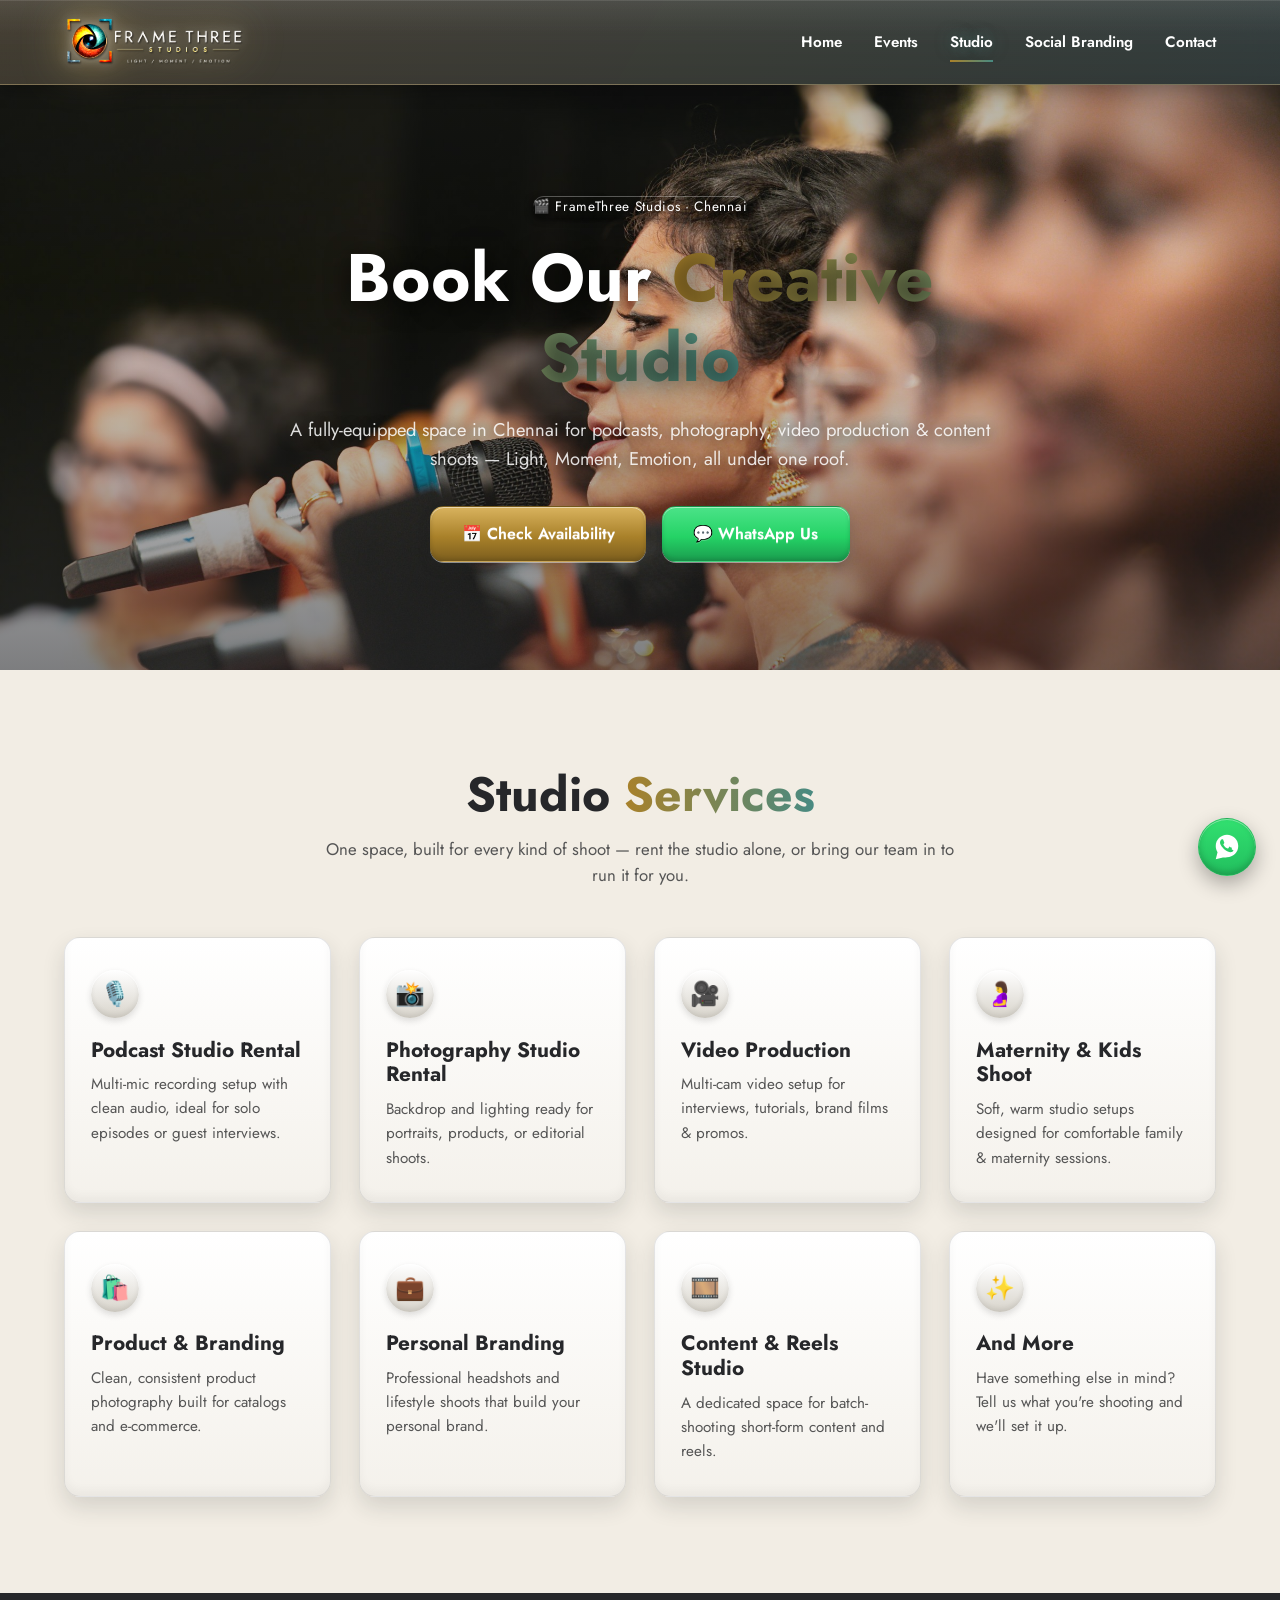
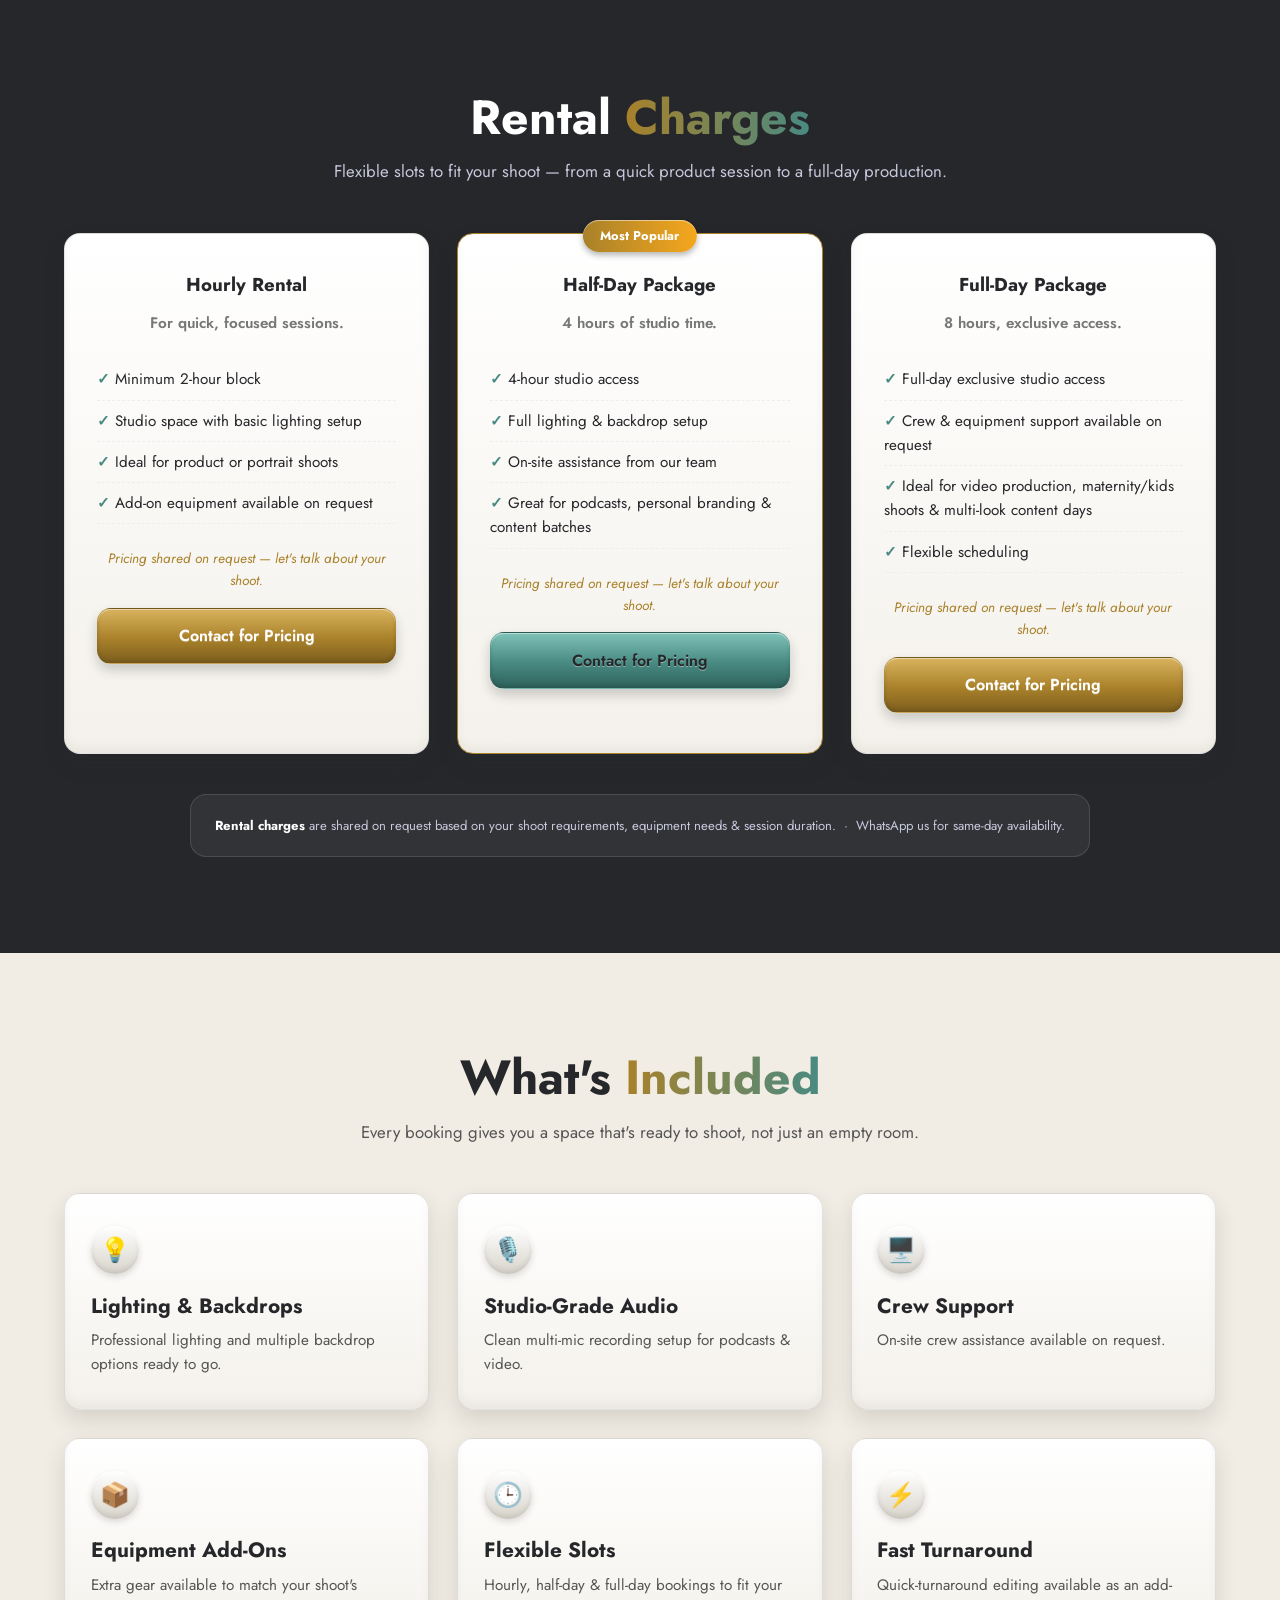
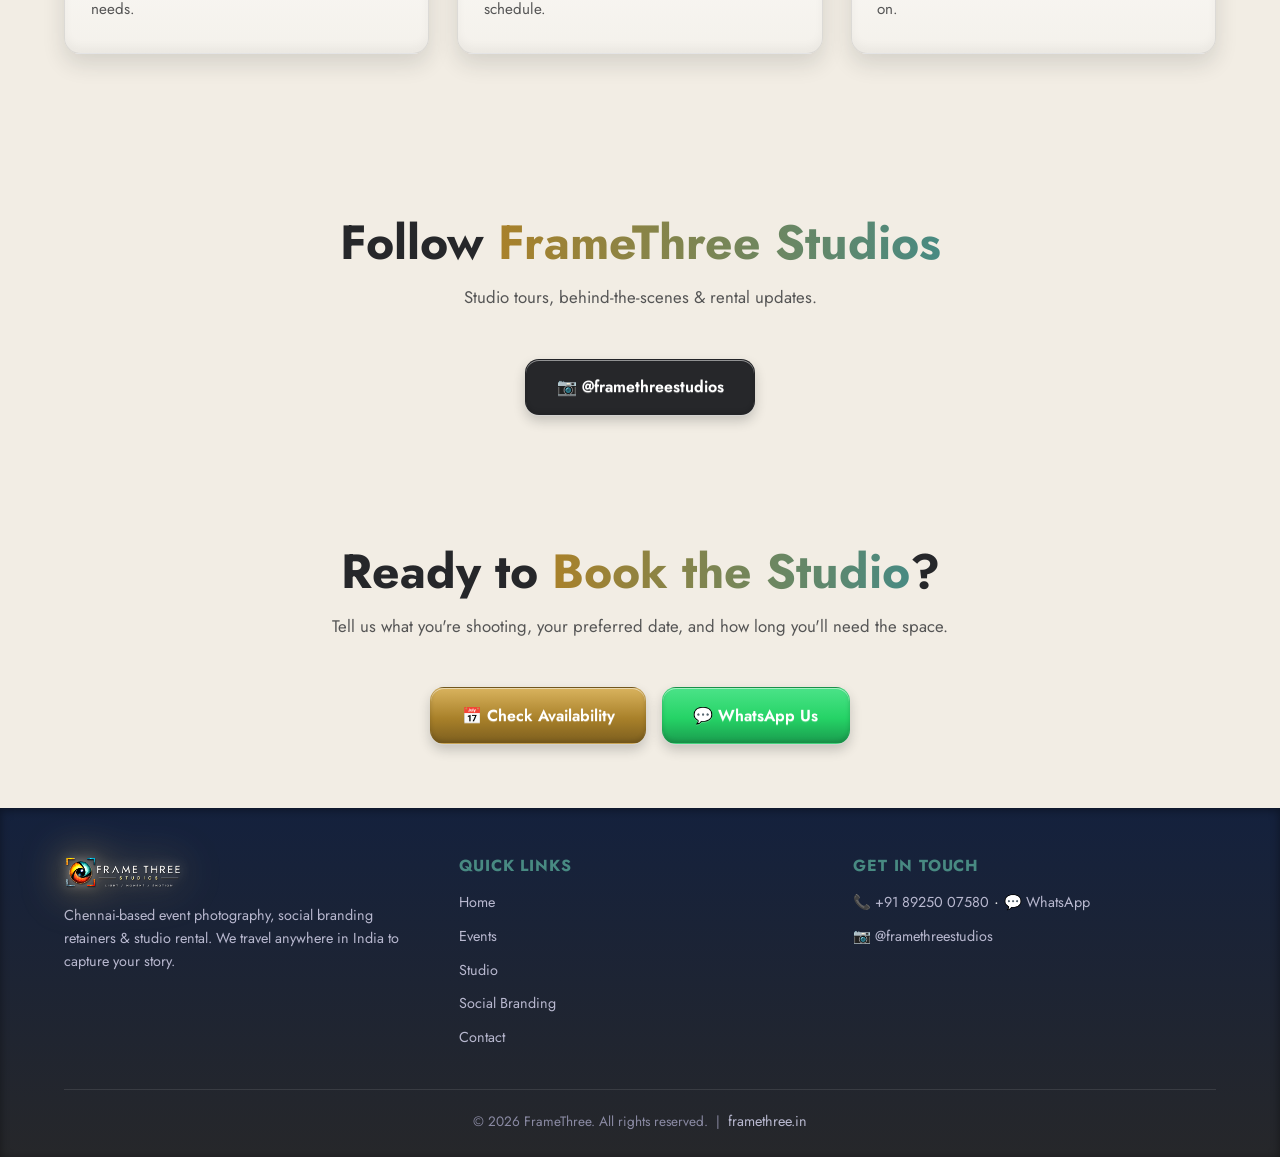
==== commit 94c0b75c: "Consolidate contact details under the FrameThree brand - Remove the Team page (with a 301 redirect t" ====
--- a/studio/index.html
+++ b/studio/index.html
@@ -30,7 +30,7 @@
   "name": "FrameThree Studios",
   "image": "https://framethree.in/assets/frame-three-studios-logo.png",
   "url": "https://framethree.in/studio/",
-  "telephone": "+91-8376872431",
+  "telephone": "+91-8925007580",
   "priceRange": "₹₹",
   "address": {
     "@type": "PostalAddress",
@@ -40,10 +40,7 @@
   },
   "areaServed": "Chennai",
   "sameAs": [
-    "https://instagram.com/framethreestudios",
-    "https://instagram.com/yashpixstudio",
-    "https://instagram.com/arjunn.visuals",
-    "https://instagram.com/smile_candids"
+    "https://instagram.com/framethreestudios"
   ],
   "makesOffer": [
     { "@type": "Offer", "itemOffered": { "@type": "Service", "name": "Podcast Studio Rental" } },
@@ -67,7 +64,6 @@
       <a href="../events.html">Events</a>
       <a href="./" class="active">Studio</a>
       <a href="../social-branding.html">Social Branding</a>
-      <a href="../team.html">Team</a>
       <a href="../contact.html">Contact</a>
     </nav>
     <button class="nav-toggle" id="navToggle" aria-label="Toggle menu"><span></span><span></span><span></span></button>
@@ -81,7 +77,7 @@
     <p class="hero-sub">A fully-equipped space in Chennai for podcasts, photography, video production & content shoots — Light, Moment, Emotion, all under one roof.</p>
     <div class="cta-row">
       <a href="../contact.html" class="btn btn-primary">📅 Check Availability</a>
-      <a href="https://wa.me/918376872431?text=Hi%20FrameThree%20Studios!%20I%27d%20like%20to%20know%20the%20studio%20rental%20charges." target="_blank" rel="noopener" class="btn btn-whatsapp">💬 WhatsApp Us</a>
+      <a href="https://wa.me/918925007580?text=Hi%20FrameThree%20Studios!%20I%27d%20like%20to%20know%20the%20studio%20rental%20charges." target="_blank" rel="noopener" class="btn btn-whatsapp">💬 WhatsApp Us</a>
     </div>
   </div>
 </section>
@@ -216,7 +212,7 @@
     <p class="section-subtitle">Tell us what you're shooting, your preferred date, and how long you'll need the space.</p>
     <div class="cta-row">
       <a href="../contact.html" class="btn btn-primary">📅 Check Availability</a>
-      <a href="https://wa.me/918376872431?text=Hi%20FrameThree%20Studios!%20I%27d%20like%20to%20know%20the%20studio%20rental%20charges." target="_blank" rel="noopener" class="btn btn-whatsapp">💬 WhatsApp Us</a>
+      <a href="https://wa.me/918925007580?text=Hi%20FrameThree%20Studios!%20I%27d%20like%20to%20know%20the%20studio%20rental%20charges." target="_blank" rel="noopener" class="btn btn-whatsapp">💬 WhatsApp Us</a>
     </div>
   </div>
 </section>
@@ -235,20 +231,14 @@
           <li><a href="../events.html">Events</a></li>
           <li><a href="./">Studio</a></li>
           <li><a href="../social-branding.html">Social Branding</a></li>
-          <li><a href="../team.html">Team</a></li>
           <li><a href="../contact.html">Contact</a></li>
         </ul>
       </div>
       <div>
         <h4>Get In Touch</h4>
         <ul>
-          <li><a href="tel:+918376872431">📞 Yashwanth — +91 83768 72431</a> · <a href="https://wa.me/918376872431" target="_blank" rel="noopener">💬 WhatsApp</a></li>
-          <li><a href="tel:+919176683143">📞 Arjun — +91 91766 83143</a> · <a href="https://wa.me/919176683143" target="_blank" rel="noopener">💬 WhatsApp</a></li>
-          <li><a href="tel:+919994390035">📞 Santhosh — +91 99943 90035</a> · <a href="https://wa.me/919994390035" target="_blank" rel="noopener">💬 WhatsApp</a></li>
+          <li><a href="tel:+918925007580">📞 +91 89250 07580</a> · <a href="https://wa.me/918925007580" target="_blank" rel="noopener">💬 WhatsApp</a></li>
           <li><a href="https://instagram.com/framethreestudios" target="_blank" rel="noopener">📷 @framethreestudios</a></li>
-          <li><a href="https://instagram.com/yashpixstudio" target="_blank" rel="noopener">📷 @yashpixstudio</a></li>
-          <li><a href="https://instagram.com/arjunn.visuals" target="_blank" rel="noopener">📷 @arjunn.visuals</a></li>
-          <li><a href="https://instagram.com/smile_candids" target="_blank" rel="noopener">📷 @smile_candids</a></li>
         </ul>
       </div>
     </div>
@@ -258,7 +248,7 @@
   </div>
 </footer>
 
-<a href="https://wa.me/918376872431?text=Hi%20FrameThree%20Studios!%20I%27d%20like%20to%20know%20the%20studio%20rental%20charges." target="_blank" rel="noopener" class="whatsapp-fab" aria-label="Chat with us on WhatsApp">
+<a href="https://wa.me/918925007580?text=Hi%20FrameThree%20Studios!%20I%27d%20like%20to%20know%20the%20studio%20rental%20charges." target="_blank" rel="noopener" class="whatsapp-fab" aria-label="Chat with us on WhatsApp">
   <svg viewBox="0 0 32 32" xmlns="http://www.w3.org/2000/svg"><path d="M16.004 3C9.377 3 4 8.373 4 15c0 2.386.703 4.606 1.912 6.47L4 29l7.72-1.876A11.94 11.94 0 0 0 16.004 27C22.63 27 28 21.627 28 15S22.63 3 16.004 3Zm6.982 16.646c-.298.836-1.476 1.554-2.435 1.76-.647.14-1.494.25-4.34-.933-3.64-1.508-5.99-5.19-6.174-5.432-.177-.243-1.478-1.967-1.478-3.753 0-1.786.94-2.664 1.273-3.03.298-.325.65-.406.867-.406.217 0 .434.002.624.012.2.01.469-.076.734.56.298.717.947 2.503 1.03 2.685.083.182.14.396.028.64-.11.242-.166.395-.325.607-.16.213-.34.475-.485.638-.16.182-.328.379-.14.702.19.323.842 1.39 1.807 2.253 1.242 1.11 2.288 1.454 2.61 1.618.323.166.51.14.7-.083.19-.223.808-.943.984-1.5.176-.556.352-.463.596-.278.243.185 1.545.727 1.81.86.264.13.44.196.503.305.063.11.063.638-.235 1.475Z"/></svg>
 </a>
 
--- a/css/style.css
+++ b/css/style.css
@@ -129,8 +129,8 @@
   background:
     linear-gradient(120deg, rgba(169, 129, 42, 0.22), rgba(72, 138, 130, 0.22)),
     rgba(0, 0, 0, 0.72);
-  backdrop-filter: blur(20px) saturate(160%);
-  -webkit-backdrop-filter: blur(20px) saturate(160%);
+  backdrop-filter: blur(20px) saturate(100%);
+  -webkit-backdrop-filter: blur(20px) saturate(100%);
   border-bottom: 1px solid rgba(255, 255, 255, 0.1);
 }
 
@@ -190,8 +190,22 @@
 
 .logo-img {
   display: block;
-  height: 46px;
+  height: 52px;
   width: auto;
+  filter:
+    brightness(1.35) contrast(1.18) saturate(1.15)
+    drop-shadow(0 0 6px rgba(255, 255, 255, 0.5))
+    drop-shadow(0 0 20px rgba(232, 199, 122, 0.85))
+    drop-shadow(0 2px 6px rgba(0, 0, 0, 0.5));
+  transition: filter 0.3s ease;
+}
+
+.logo:hover .logo-img {
+  filter:
+    brightness(1.42) contrast(1.2) saturate(1.2)
+    drop-shadow(0 0 8px rgba(255, 255, 255, 0.65))
+    drop-shadow(0 0 28px rgba(232, 199, 122, 1))
+    drop-shadow(0 2px 6px rgba(0, 0, 0, 0.5));
 }
 
 .logo-img-sm { height: 34px; }
@@ -1150,11 +1164,11 @@
 /* ---------- Nav bar: brushed glossy strip ---------- */
 body .navbar {
   background:
-    linear-gradient(180deg, rgba(255,255,255,0.08), rgba(0,0,0,0.05) 40%, rgba(0,0,0,0.25)),
-    linear-gradient(120deg, rgba(169, 129, 42, 0.22), rgba(72, 138, 130, 0.22)),
-    rgba(0, 0, 0, 0.78);
-  border-bottom: 1px solid rgba(0, 0, 0, 0.35);
-  box-shadow: 0 1px 0 rgba(255, 255, 255, 0.08) inset, 0 6px 16px rgba(0, 0, 0, 0.25);
+    linear-gradient(180deg, rgba(255,255,255,0.08), rgba(0,0,0,0.02) 40%, rgba(0,0,0,0.1)),
+    linear-gradient(120deg, rgba(169, 129, 42, 0.16), rgba(72, 138, 130, 0.14)),
+    rgba(38, 39, 42, 0.94);
+  border-bottom: 1px solid rgba(232, 199, 122, 0.3);
+  box-shadow: 0 1px 0 rgba(255, 255, 255, 0.1) inset, 0 6px 16px rgba(0, 0, 0, 0.25);
 }
 
 body .logo-mark {
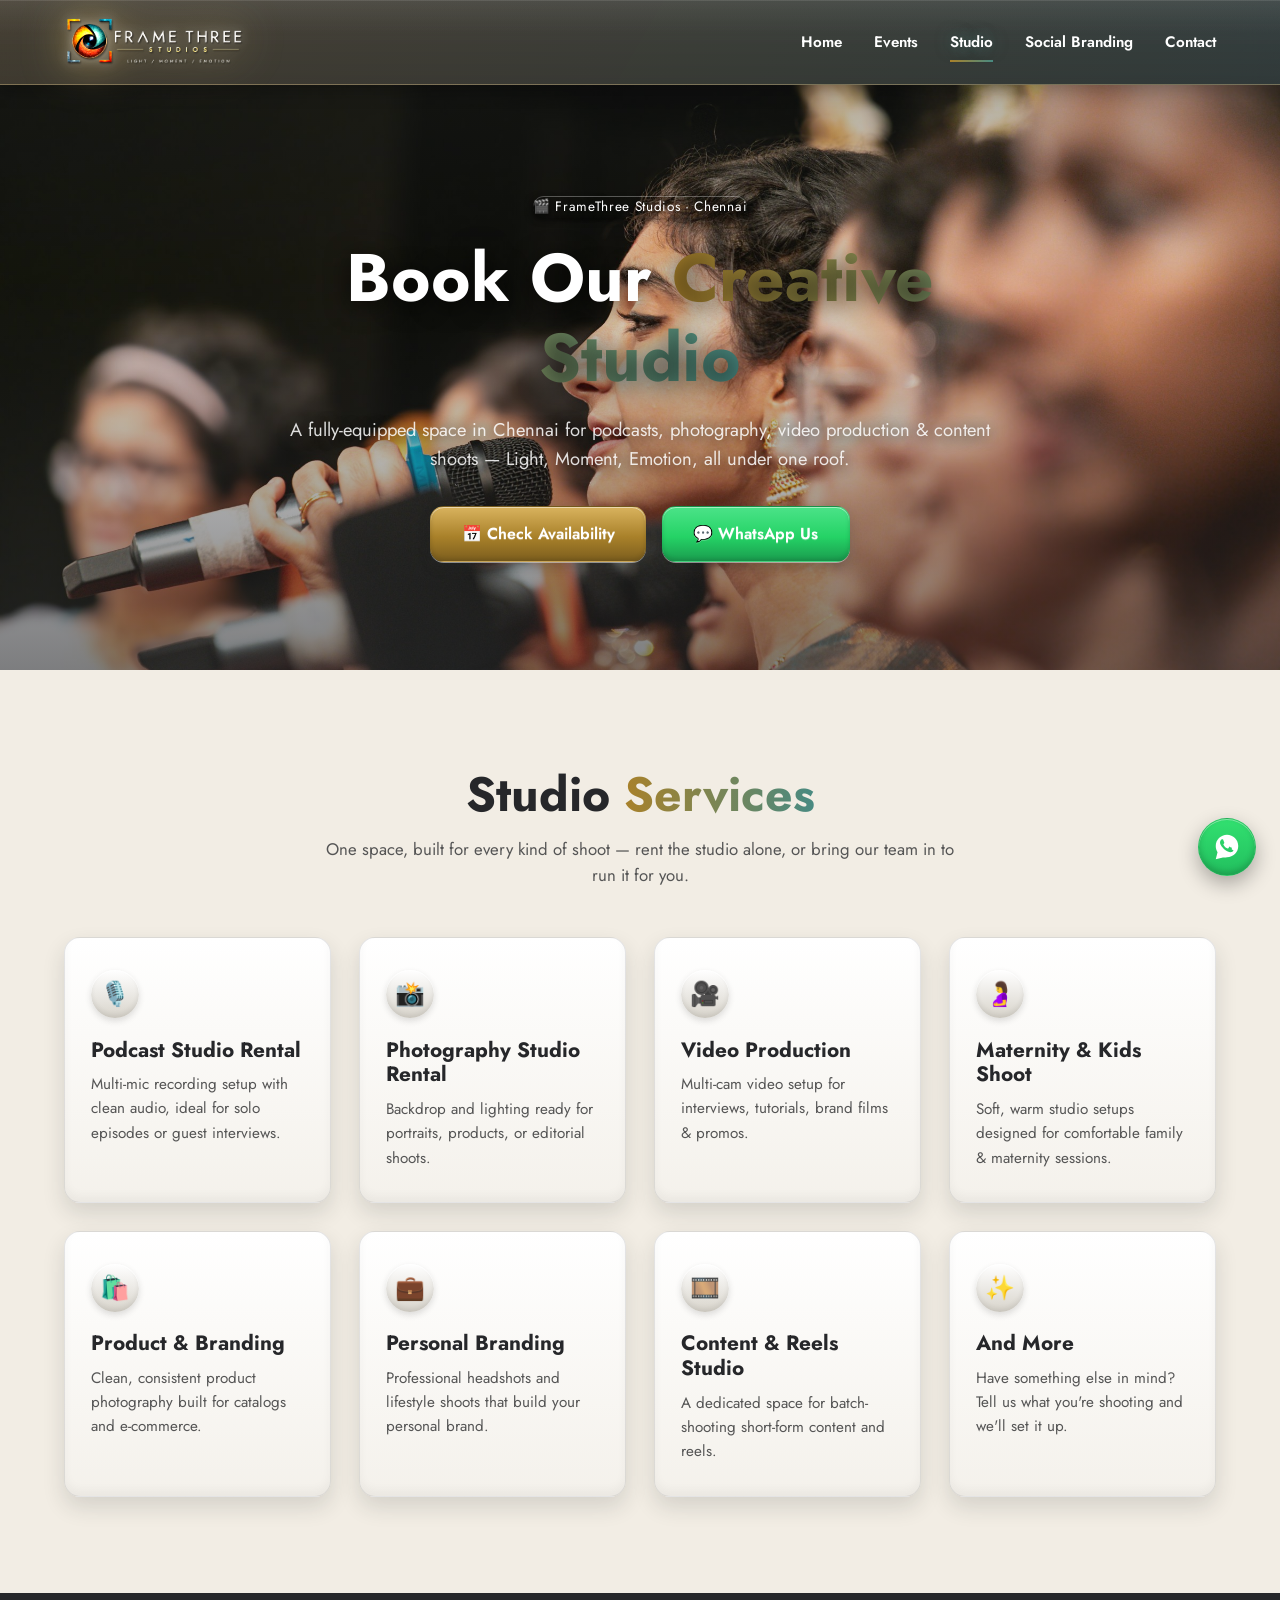
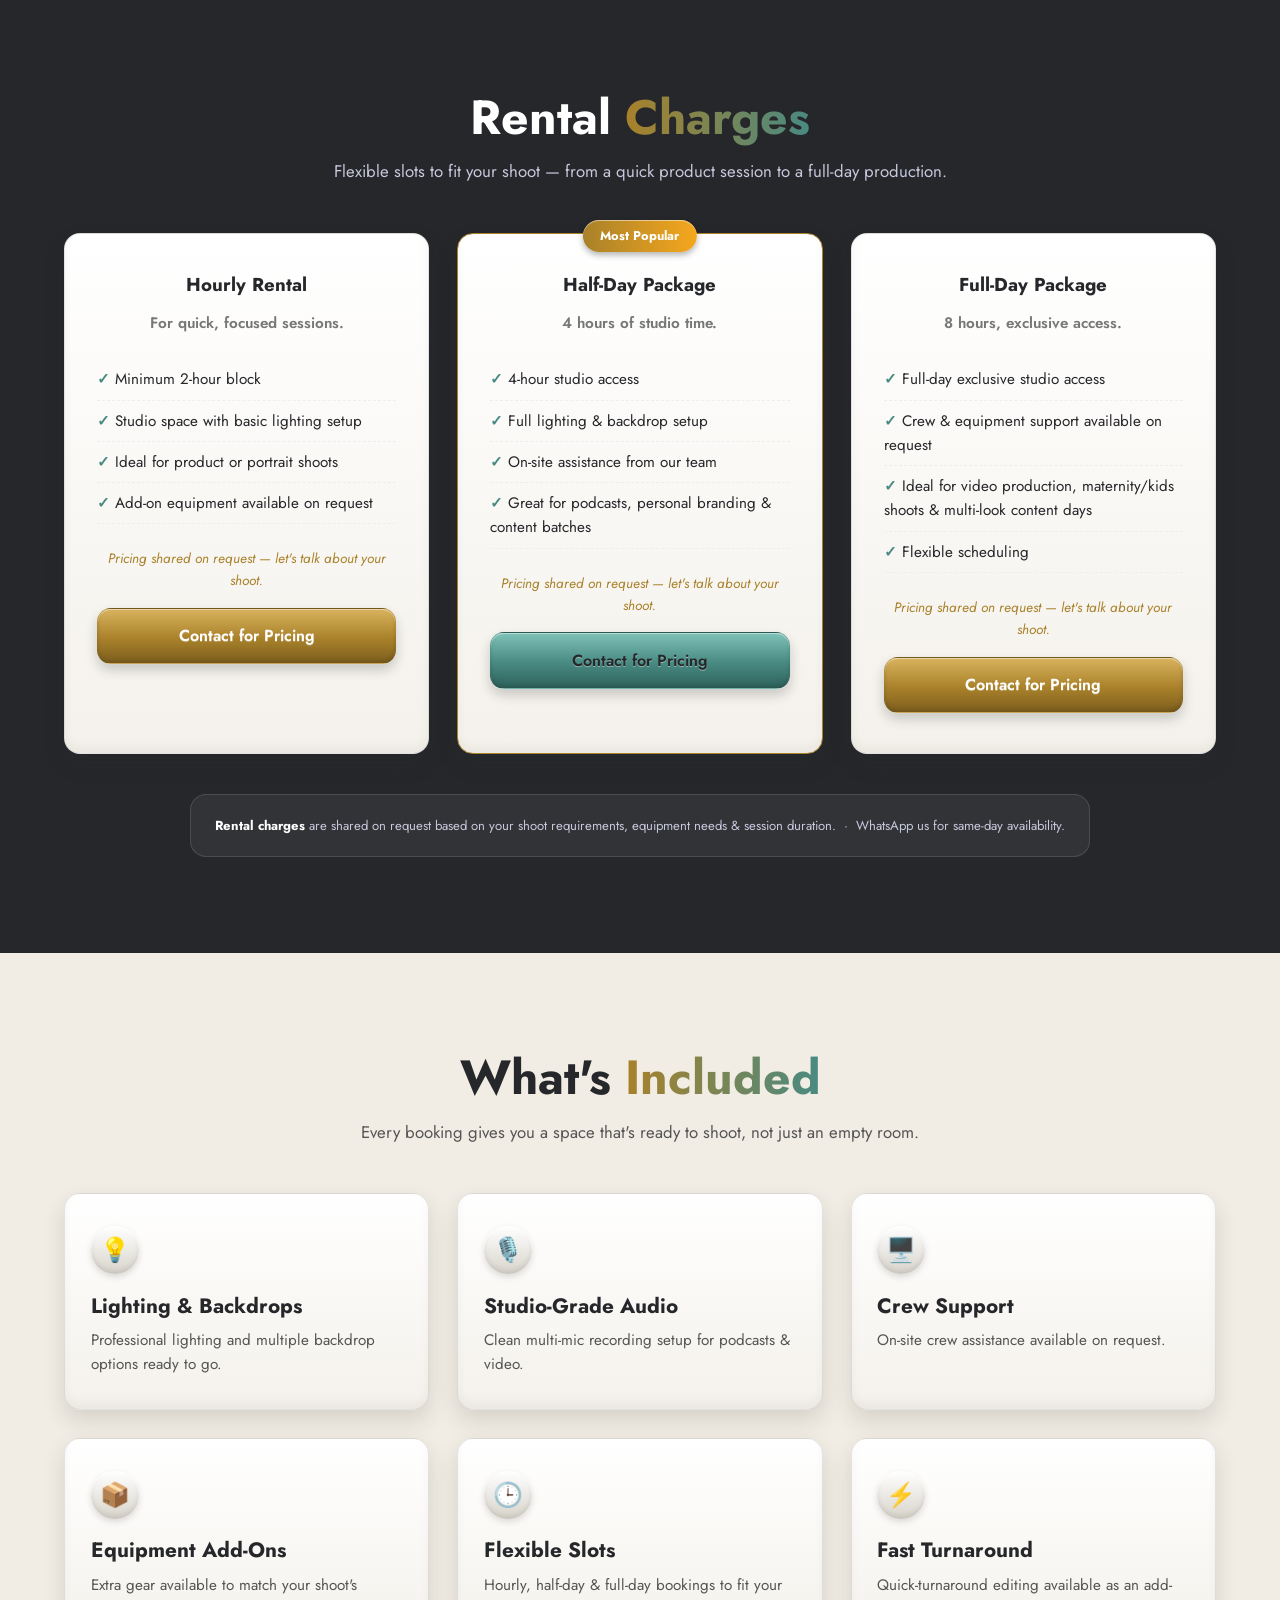
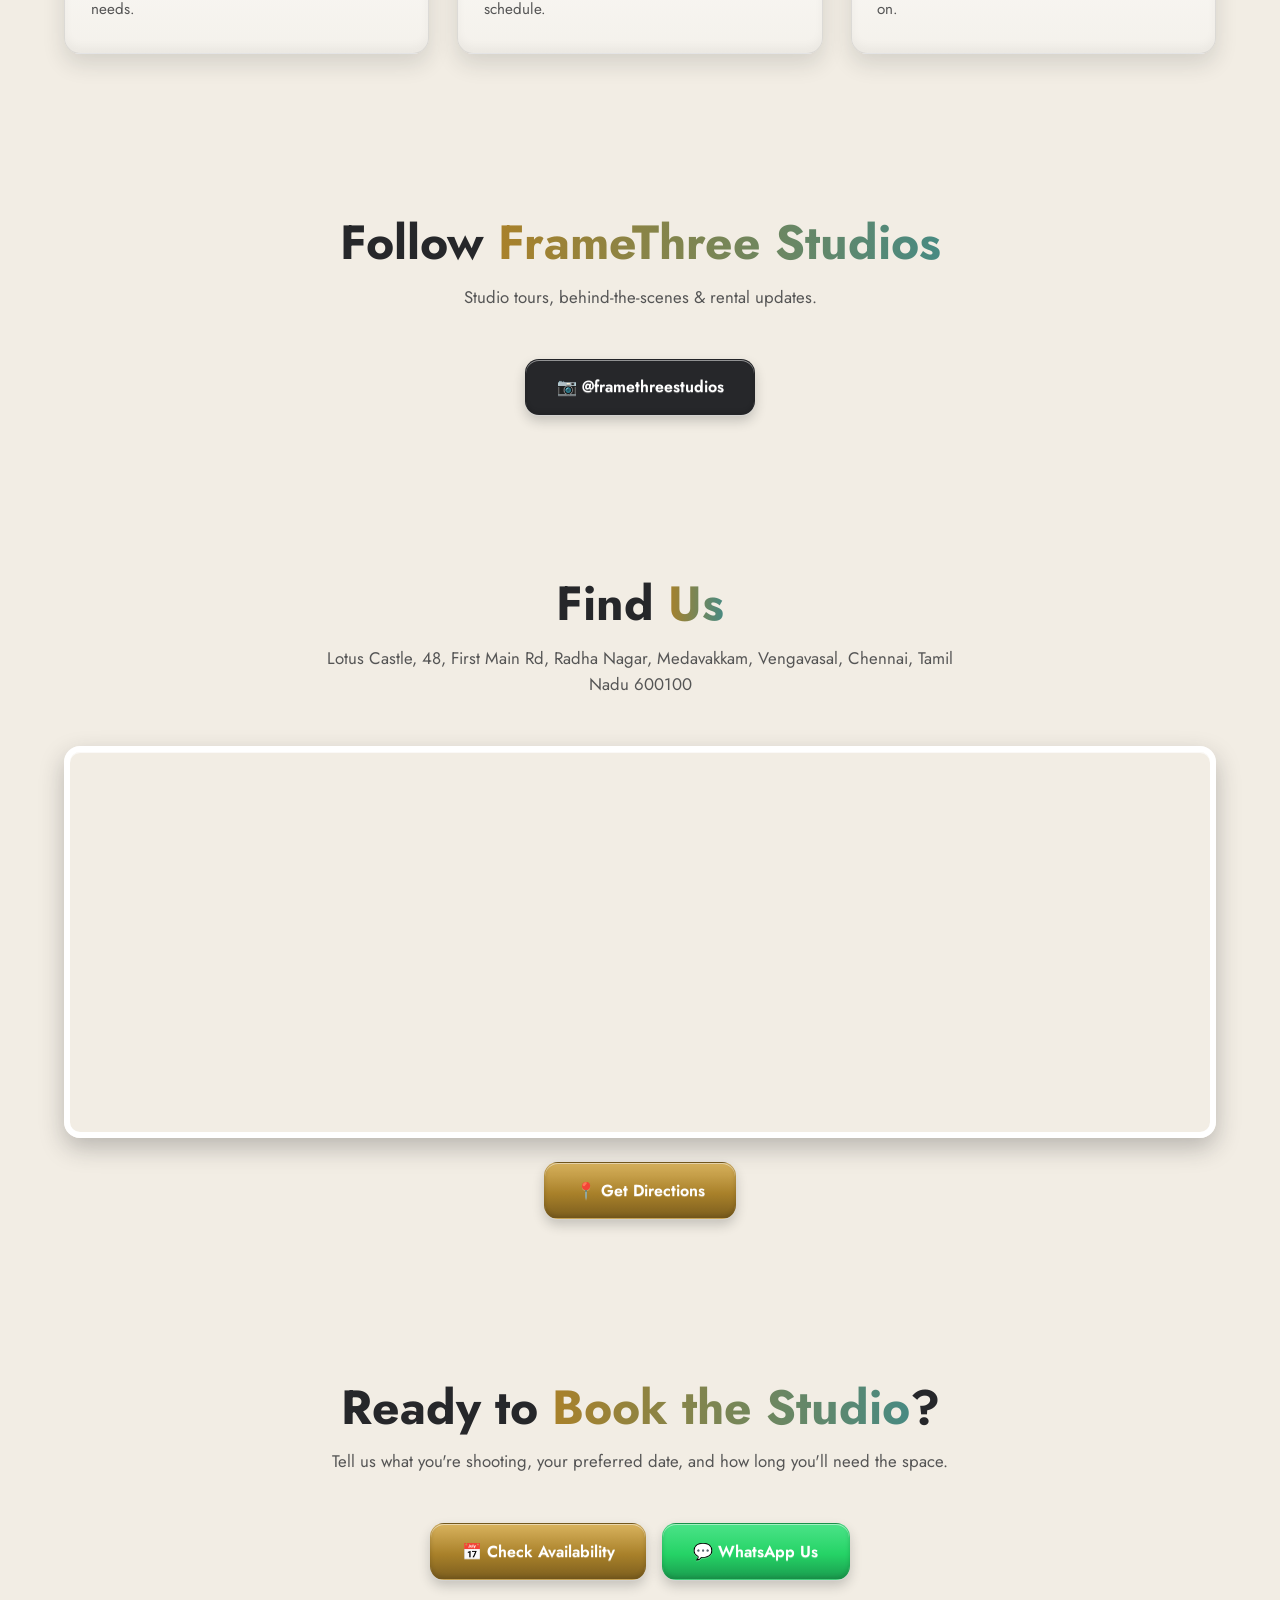
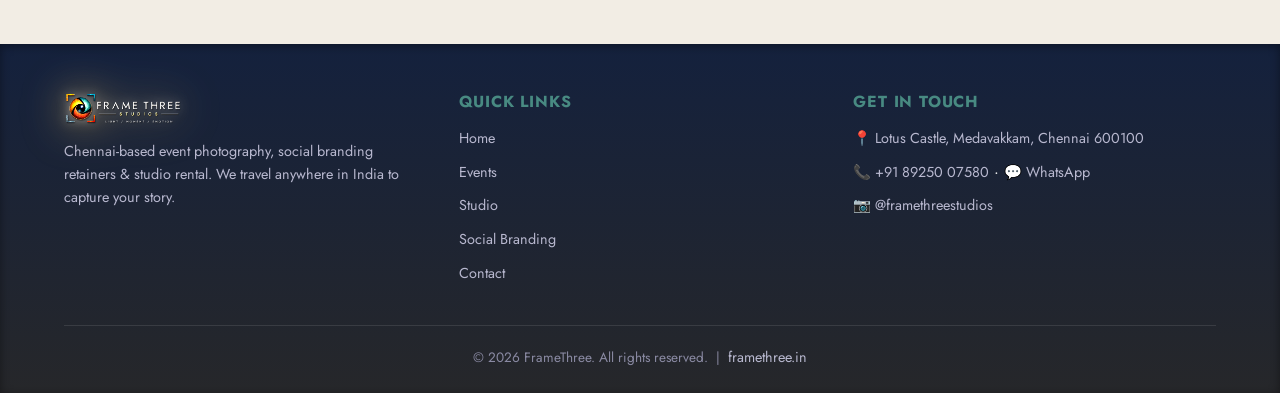
==== commit cc3a358b: "Add studio address, embedded map, and precise local SEO schema - Add the studio's physical address (" ====
--- a/studio/index.html
+++ b/studio/index.html
@@ -34,9 +34,22 @@
   "priceRange": "₹₹",
   "address": {
     "@type": "PostalAddress",
+    "streetAddress": "Lotus Castle, 48, First Main Rd, Radha Nagar, Medavakkam, Vengavasal",
     "addressLocality": "Chennai",
     "addressRegion": "Tamil Nadu",
+    "postalCode": "600100",
     "addressCountry": "IN"
+  },
+  "geo": {
+    "@type": "GeoCoordinates",
+    "latitude": 12.909007,
+    "longitude": 80.1951755
+  },
+  "openingHoursSpecification": {
+    "@type": "OpeningHoursSpecification",
+    "dayOfWeek": ["Monday", "Tuesday", "Wednesday", "Thursday", "Friday", "Saturday", "Sunday"],
+    "opens": "09:00",
+    "closes": "20:00"
   },
   "areaServed": "Chennai",
   "sameAs": [
@@ -206,6 +219,22 @@
   </div>
 </section>
 
+<section class="section">
+  <div class="container">
+    <h2 class="section-title">Find <span class="gradient-text">Us</span></h2>
+    <p class="section-subtitle">Lotus Castle, 48, First Main Rd, Radha Nagar, Medavakkam, Vengavasal, Chennai, Tamil Nadu 600100</p>
+    <div class="map-embed fade-in">
+      <iframe
+        src="https://www.google.com/maps?q=Frame+Three+Studios,+Lotus+Castle,+48+First+Main+Rd,+Radha+Nagar,+Medavakkam,+Vengavasal,+Chennai,+Tamil+Nadu+600100&output=embed"
+        width="100%" height="380" style="border:0;" allowfullscreen="" loading="lazy" referrerpolicy="no-referrer-when-downgrade"
+        title="FrameThree Studios location map"></iframe>
+    </div>
+    <div class="cta-row" style="margin-top:1.5rem;">
+      <a href="https://www.google.com/maps/place/Frame+Three+Studios/@12.909007,80.1951755,17z" target="_blank" rel="noopener" class="btn btn-primary">📍 Get Directions</a>
+    </div>
+  </div>
+</section>
+
 <section class="section-tight">
   <div class="container" style="text-align:center;">
     <h2 class="section-title">Ready to <span class="gradient-text">Book the Studio</span>?</h2>
@@ -237,6 +266,7 @@
       <div>
         <h4>Get In Touch</h4>
         <ul>
+          <li><a href="https://www.google.com/maps/place/Frame+Three+Studios/@12.909007,80.1951755,17z" target="_blank" rel="noopener">📍 Lotus Castle, Medavakkam, Chennai 600100</a></li>
           <li><a href="tel:+918925007580">📞 +91 89250 07580</a> · <a href="https://wa.me/918925007580" target="_blank" rel="noopener">💬 WhatsApp</a></li>
           <li><a href="https://instagram.com/framethreestudios" target="_blank" rel="noopener">📷 @framethreestudios</a></li>
         </ul>
--- a/css/style.css
+++ b/css/style.css
@@ -692,6 +692,14 @@
 
 .gallery-item:hover { box-shadow: 0 16px 40px rgba(0, 0, 0, 0.35); }
 
+.map-embed {
+  border-radius: var(--radius);
+  overflow: hidden;
+  box-shadow: var(--shadow);
+  line-height: 0;
+}
+.map-embed iframe { display: block; }
+
 .gallery-item img {
   width: 100%;
   height: 100%;
@@ -1284,6 +1292,13 @@
     0 10px 24px rgba(38, 39, 42, 0.28);
 }
 
+body .map-embed {
+  border: 6px solid var(--sk-surface-hi);
+  box-shadow:
+    0 1px 0 rgba(255, 255, 255, 0.7) inset,
+    0 10px 24px rgba(38, 39, 42, 0.28);
+}
+
 /* ---------- Notice / dashed callout ---------- */
 body .notice {
   background: linear-gradient(180deg, #fff, #FBF2E0);
